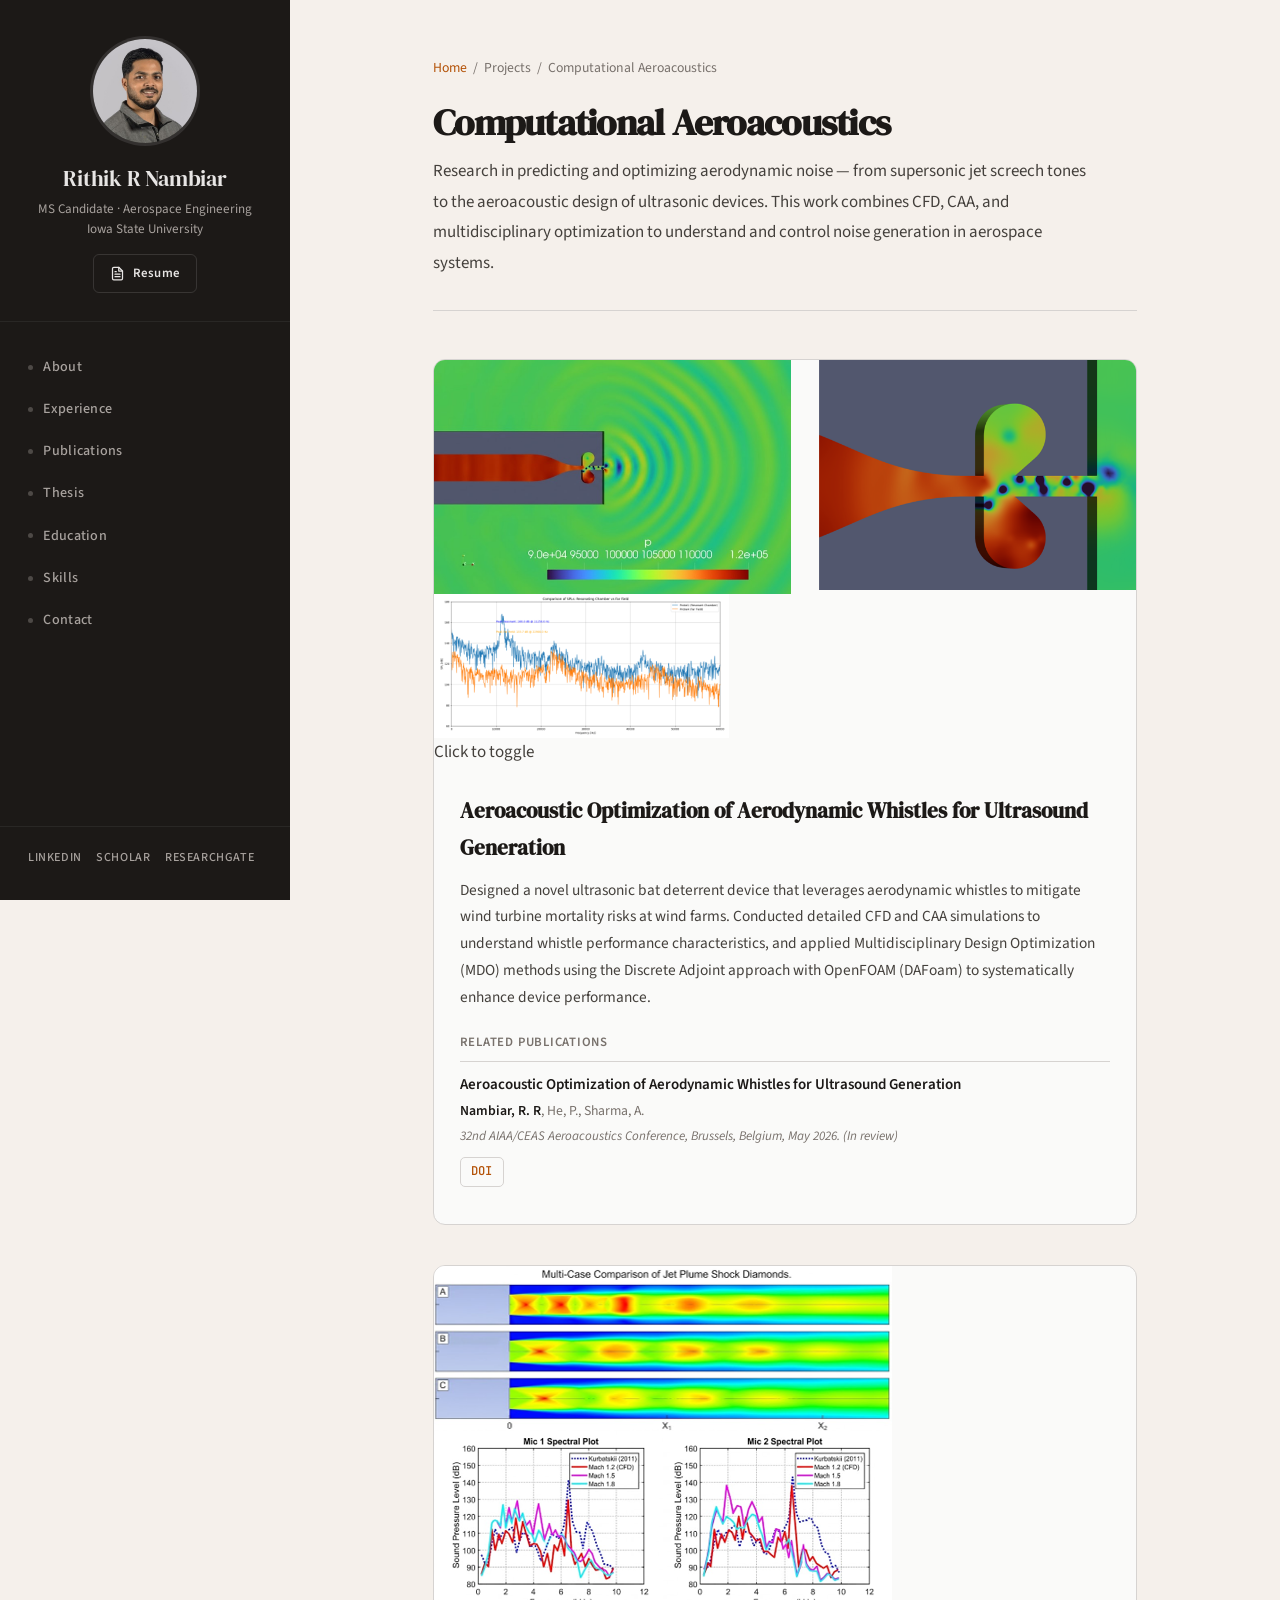
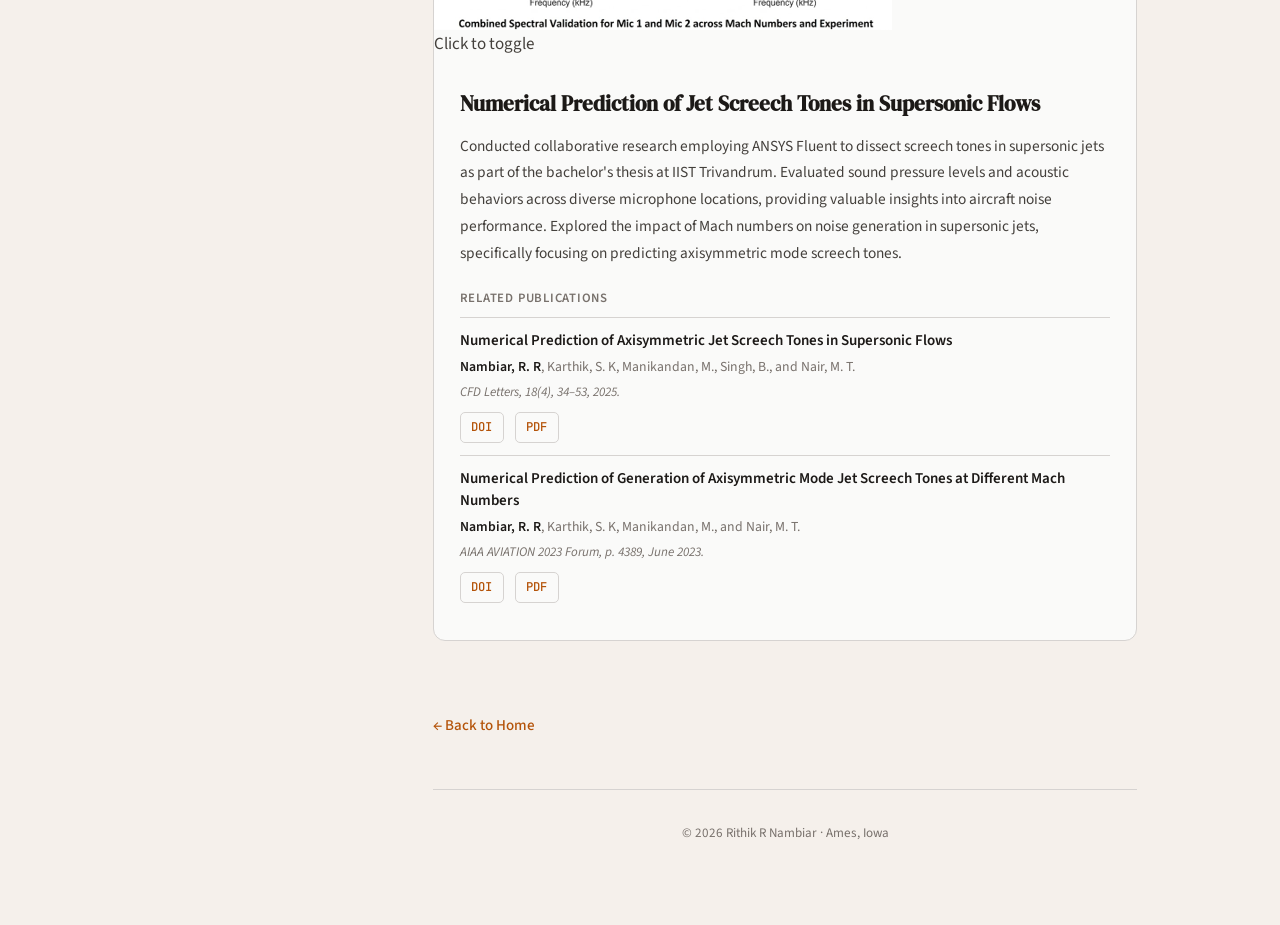
==== projects/computational-aeroacoustics.html @ 6783bf0c "Update image source for Jet Screech Tones project" ====
<!DOCTYPE html>
<html lang="en">
<head>
    <meta charset="UTF-8">
    <meta name="viewport" content="width=device-width, initial-scale=1.0">
    <title>Computational Aeroacoustics · Rithik R Nambiar</title>
    <meta name="description" content="Research in computational aeroacoustics — jet screech tone prediction and aeroacoustic optimization of ultrasonic devices.">
    <link rel="preconnect" href="https://fonts.googleapis.com">
    <link rel="preconnect" href="https://fonts.gstatic.com" crossorigin>
    <link href="https://fonts.googleapis.com/css2?family=DM+Serif+Display&family=Source+Sans+3:wght@300;400;500;600;700&family=JetBrains+Mono:wght@400;500&display=swap" rel="stylesheet">
    <link rel="stylesheet" href="../assets/css/style.css">
</head>
<body>

<div class="mobile-header">
    <button class="hamburger" onclick="toggleSidebar()" aria-label="Toggle navigation"><span></span><span></span><span></span></button>
    <span class="mobile-name">Rithik R Nambiar</span>
</div>
<div class="overlay" id="overlay" onclick="toggleSidebar()"></div>

<aside class="sidebar" id="sidebar">
    <div class="sidebar-header">
        <img src="../assets/img/profile.png" alt="Rithik R Nambiar" class="sidebar-photo" width="112" height="112">
        <div class="sidebar-name">Rithik R Nambiar</div>
        <div class="sidebar-title">MS Candidate · Aerospace Engineering<br>Iowa State University</div>
        <a href="../assets/pdf/Rithik_Resume.pdf" target="_blank" rel="noopener" class="sidebar-resume">
            <svg viewBox="0 0 24 24" fill="none" stroke="currentColor" stroke-width="2" stroke-linecap="round" stroke-linejoin="round"><path d="M14 2H6a2 2 0 0 0-2 2v16a2 2 0 0 0 2 2h12a2 2 0 0 0 2-2V8z"/><polyline points="14 2 14 8 20 8"/><line x1="16" y1="13" x2="8" y2="13"/><line x1="16" y1="17" x2="8" y2="17"/><polyline points="10 9 9 9 8 9"/></svg>
            Resume
        </a>
    </div>
    <nav class="sidebar-nav">
        <a href="../index.html#about" onclick="closeSidebar()">About</a>
        <a href="../index.html#experience" onclick="closeSidebar()">Experience</a>
        <a href="../index.html#publications" onclick="closeSidebar()">Publications</a>
        <a href="../index.html#thesis" onclick="closeSidebar()">Thesis</a>
        <a href="../index.html#education" onclick="closeSidebar()">Education</a>
        <a href="../index.html#skills" onclick="closeSidebar()">Skills</a>
        <a href="../index.html#contact" onclick="closeSidebar()">Contact</a>
    </nav>
    <div class="sidebar-links">
        <a href="https://www.linkedin.com/in/rithik-r-nambiar/" target="_blank" rel="noopener">LinkedIn</a>
        <a href="https://scholar.google.com/citations?user=RLRSFkAAAAAJ&hl=en" target="_blank" rel="noopener">Scholar</a>
        <a href="https://www.researchgate.net/scientific-contributions/Rithik-R-Nambiar-2253309485" target="_blank" rel="noopener">ResearchGate</a>
    </div>
</aside>

<div class="main">
<div class="content">

    <div class="project-hero">
        <div class="breadcrumb"><a href="../index.html">Home</a> &nbsp;/&nbsp; Projects &nbsp;/&nbsp; Computational Aeroacoustics</div>
        <h1>Computational Aeroacoustics</h1>
        <p>Research in predicting and optimizing aerodynamic noise — from supersonic jet screech tones to the aeroacoustic design of ultrasonic devices. This work combines CFD, CAA, and multidisciplinary optimization to understand and control noise generation in aerospace systems.</p>
    </div>

    <!-- ── Project 1: Whistle Optimization ── -->
    <div class="project-card">
        <div class="img-carousel" onclick="toggleCarousel(this)">
            <img src="../assets/img/whistle_cont.png" alt="Whistle contour plot" class="active" loading="lazy">
            <img src="../assets/img/whistle_psd.png" alt="Whistle PSD analysis" loading="lazy">
            <span class="img-carousel-hint">Click to toggle</span>
            <div class="img-carousel-indicator">
                <span class="img-carousel-dot active"></span>
                <span class="img-carousel-dot"></span>
            </div>
        </div>
        <div class="project-card-body">
            <h3>Aeroacoustic Optimization of Aerodynamic Whistles for Ultrasound Generation</h3>
            <p>Designed a novel ultrasonic bat deterrent device that leverages aerodynamic whistles to mitigate wind turbine mortality risks at wind farms. Conducted detailed CFD and CAA simulations to understand whistle performance characteristics, and applied Multidisciplinary Design Optimization (MDO) methods using the Discrete Adjoint approach with OpenFOAM (DAFoam) to systematically enhance device performance.</p>

            <h4>Related Publications</h4>
            <div class="project-pub">
                <div class="pub-title">Aeroacoustic Optimization of Aerodynamic Whistles for Ultrasound Generation</div>
                <div class="pub-authors"><strong>Nambiar, R. R</strong>, He, P., Sharma, A.</div>
                <div class="pub-venue">32nd AIAA/CEAS Aeroacoustics Conference, Brussels, Belgium, May 2026. (In review)</div>
                <div class="pub-links">
                    <a href="#" title="DOI pending">DOI</a>
                </div>
            </div>
        </div>
    </div>

    <!-- ── Project 2: Jet Screech Tones ── -->
    <div class="project-card">
        <div class="img-carousel" onclick="toggleCarousel(this)">
            <img src="../assets/img/screechtone.png" alt="Screech tone visualization" class="active" loading="lazy">
            <img src="../assets/img/spectralplot.png" alt="Spectral analysis plot" loading="lazy">
            <span class="img-carousel-hint">Click to toggle</span>
            <div class="img-carousel-indicator">
                <span class="img-carousel-dot active"></span>
                <span class="img-carousel-dot"></span>
            </div>
        </div>
        <div class="project-card-body">
            <h3>Numerical Prediction of Jet Screech Tones in Supersonic Flows</h3>
            <p>Conducted collaborative research employing ANSYS Fluent to dissect screech tones in supersonic jets as part of the bachelor's thesis at IIST Trivandrum. Evaluated sound pressure levels and acoustic behaviors across diverse microphone locations, providing valuable insights into aircraft noise performance. Explored the impact of Mach numbers on noise generation in supersonic jets, specifically focusing on predicting axisymmetric mode screech tones.</p>

            <h4>Related Publications</h4>
            <div class="project-pub">
                <div class="pub-title">Numerical Prediction of Axisymmetric Jet Screech Tones in Supersonic Flows</div>
                <div class="pub-authors"><strong>Nambiar, R. R</strong>, Karthik, S. K, Manikandan, M., Singh, B., and Nair, M. T.</div>
                <div class="pub-venue">CFD Letters, 18(4), 34–53, 2025.</div>
                <div class="pub-links">
                    <a href="https://doi.org/10.37934/cfdl.18.4.3453" target="_blank" rel="noopener">DOI</a>
                    <a href="../assets/pdf/nambiar-2025-jet-screech-cfd-letters.pdf" target="_blank" rel="noopener">PDF</a>
                </div>
            </div>
            <div class="project-pub">
                <div class="pub-title">Numerical Prediction of Generation of Axisymmetric Mode Jet Screech Tones at Different Mach Numbers</div>
                <div class="pub-authors"><strong>Nambiar, R. R</strong>, Karthik, S. K, Manikandan, M., and Nair, M. T.</div>
                <div class="pub-venue">AIAA AVIATION 2023 Forum, p. 4389, June 2023.</div>
                <div class="pub-links">
                    <a href="https://doi.org/10.2514/6.2023-4389" target="_blank" rel="noopener">DOI</a>
                    <a href="../assets/pdf/nambiar-2023-jet-screech-aiaa.pdf" target="_blank" rel="noopener">PDF</a>
                </div>
            </div>
        </div>
    </div>

    <a href="../index.html" class="back-link">&larr; Back to Home</a>
    <div class="footer">&copy; 2026 Rithik R Nambiar · Ames, Iowa</div>
</div>
</div>

<script>
function toggleSidebar(){document.getElementById('sidebar').classList.toggle('open');document.getElementById('overlay').classList.toggle('open')}
function closeSidebar(){document.getElementById('sidebar').classList.remove('open');document.getElementById('overlay').classList.remove('open')}

function toggleCarousel(el) {
    var imgs = el.querySelectorAll('img');
    var dots = el.querySelectorAll('.img-carousel-dot');
    var currentIndex = -1;

    for (var i = 0; i < imgs.length; i++) {
        if (imgs[i].classList.contains('active')) {
            currentIndex = i;
            break;
        }
    }

    var nextIndex = (currentIndex + 1) % imgs.length;

    for (var i = 0; i < imgs.length; i++) {
        imgs[i].classList.remove('active');
        dots[i].classList.remove('active');
    }

    imgs[nextIndex].classList.add('active');
    dots[nextIndex].classList.add('active');
}
</script>
</body>
</html>
---- assets/css/style.css ----
/* ══════════════════════════════════════════
   Rithik R Nambiar — Portfolio Styles
   v3 — warm palette, larger type, gallery
   ══════════════════════════════════════════ */

:root {
    --sidebar-w: 290px;
    --bg: #F5F0EB;
    --sidebar-bg: #1C1917;
    --sidebar-text: #A8A29E;
    --sidebar-accent: #E7E5E4;
    --text: #44403C;
    --text-muted: #78716C;
    --heading: #1C1917;
    --accent: #B45309;
    --accent-light: #FEF3C7;
    --border: #D6D3D1;
    --card-bg: #FAFAF9;
    --tag-bg: #F5F5F4;
    --link: #B45309;
    --serif: 'DM Serif Display', Georgia, serif;
    --sans: 'Source Sans 3', -apple-system, sans-serif;
    --mono: 'JetBrains Mono', monospace;
}

*, *::before, *::after { margin: 0; padding: 0; box-sizing: border-box; }
html { scroll-behavior: smooth; scroll-padding-top: 2rem; }

body {
    font-family: var(--sans);
    color: var(--text);
    background: var(--bg);
    line-height: 1.75;
    font-size: 17px;
    -webkit-font-smoothing: antialiased;
}

::selection { background: var(--accent); color: #fff; }
a { color: var(--link); }

img {
    max-width: 100%;
    height: auto;
    display: block;
}

/* ─── SIDEBAR ─── */
.sidebar {
    position: fixed;
    top: 0; left: 0;
    width: var(--sidebar-w);
    height: 100vh;
    background: var(--sidebar-bg);
    display: flex;
    flex-direction: column;
    z-index: 100;
    overflow-y: auto;
}

.sidebar::-webkit-scrollbar { width: 3px; }
.sidebar::-webkit-scrollbar-thumb { background: rgba(255,255,255,0.1); border-radius: 4px; }

.sidebar-header {
    padding: 2.25rem 1.75rem 1.75rem;
    border-bottom: 1px solid rgba(255,255,255,0.06);
    text-align: center;
}

.sidebar-photo {
    width: 110px;
    height: 110px;
    border-radius: 50%;
    object-fit: cover;
    object-position: center top;
    margin: 0 auto 1.1rem;
    display: block;
    border: 3px solid rgba(255,255,255,0.1);
    background: var(--sidebar-bg);
    aspect-ratio: 1 / 1;
}

.sidebar-name {
    font-family: var(--serif);
    font-size: 1.4rem;
    color: var(--sidebar-accent);
    line-height: 1.3;
    letter-spacing: -0.01em;
}

.sidebar-title {
    font-size: 0.82rem;
    color: var(--sidebar-text);
    margin-top: 0.4rem;
    line-height: 1.55;
    font-weight: 400;
}

.sidebar-resume {
    display: inline-flex;
    align-items: center;
    gap: 0.45rem;
    margin-top: 0.9rem;
    padding: 0.45rem 1rem;
    border: 1px solid rgba(255,255,255,0.12);
    border-radius: 6px;
    color: var(--sidebar-accent);
    text-decoration: none;
    font-size: 0.8rem;
    font-weight: 600;
    letter-spacing: 0.04em;
    transition: all 0.2s;
}

.sidebar-resume:hover {
    background: rgba(255,255,255,0.06);
    border-color: rgba(255,255,255,0.2);
    color: #fff;
}

.sidebar-resume svg { width: 15px; height: 15px; flex-shrink: 0; }

.sidebar-nav {
    padding: 1.5rem 1.75rem;
    flex: 1;
}

.sidebar-nav a {
    display: flex;
    align-items: center;
    gap: 0.65rem;
    padding: 0.55rem 0;
    color: var(--sidebar-text);
    text-decoration: none;
    font-size: 0.88rem;
    font-weight: 500;
    letter-spacing: 0.02em;
    transition: color 0.2s;
    position: relative;
}

.sidebar-nav a::before {
    content: '';
    width: 5px; height: 5px;
    border-radius: 50%;
    background: var(--sidebar-text);
    opacity: 0.35;
    transition: all 0.25s;
    flex-shrink: 0;
}

.sidebar-nav a:hover,
.sidebar-nav a.active { color: var(--sidebar-accent); }

.sidebar-nav a:hover::before,
.sidebar-nav a.active::before {
    background: var(--accent);
    opacity: 1;
    transform: scale(1.5);
}

.sidebar-links {
    padding: 1.25rem 1.75rem 2rem;
    border-top: 1px solid rgba(255,255,255,0.06);
    display: flex;
    flex-wrap: wrap;
    gap: 0.9rem;
}

.sidebar-links a {
    color: var(--sidebar-text);
    text-decoration: none;
    font-size: 0.76rem;
    font-weight: 500;
    letter-spacing: 0.05em;
    text-transform: uppercase;
    transition: color 0.2s;
}

.sidebar-links a:hover { color: var(--sidebar-accent); }

/* ─── MAIN ─── */
.main { margin-left: var(--sidebar-w); min-height: 100vh; }

.content {
    max-width: 800px;
    padding: 3.5rem 3rem 5rem;
    margin: 0 auto;
}

/* ─── SECTION ─── */
section { margin-bottom: 4.5rem; }
section:last-child { margin-bottom: 2rem; }

.section-title {
    font-family: var(--serif);
    font-size: 1.85rem;
    color: var(--heading);
    margin-bottom: 1.75rem;
    letter-spacing: -0.02em;
    position: relative;
    padding-bottom: 0.75rem;
}

.section-title::after {
    content: '';
    position: absolute;
    bottom: 0; left: 0;
    width: 34px; height: 2.5px;
    background: var(--accent);
    border-radius: 2px;
}

/* ─── HERO ─── */
.hero {
    margin-bottom: 4.5rem;
    padding-bottom: 3rem;
    border-bottom: 1px solid var(--border);
}

.hero h1 {
    font-family: var(--serif);
    font-size: 2.9rem;
    color: var(--heading);
    line-height: 1.15;
    letter-spacing: -0.03em;
    margin-bottom: 0.6rem;
}

.hero-subtitle {
    font-size: 1.12rem;
    color: var(--text-muted);
    font-weight: 400;
    margin-bottom: 1.5rem;
}

.hero-about {
    font-size: 1.06rem;
    line-height: 1.85;
    color: var(--text);
    max-width: 660px;
}

.hero-about a {
    color: var(--link);
    text-decoration: underline;
    text-underline-offset: 3px;
    text-decoration-thickness: 1px;
}

.hero-about a:hover { text-decoration-thickness: 2px; }

.research-link {
    color: var(--link);
    text-decoration: underline;
    text-underline-offset: 3px;
    text-decoration-thickness: 1px;
    font-weight: 500;
    transition: text-decoration-thickness 0.15s;
}

.research-link:hover { text-decoration-thickness: 2px; }

/* ─── NEWS ─── */
.news-item {
    display: flex;
    gap: 1rem;
    padding: 0.7rem 0;
    font-size: 0.96rem;
    line-height: 1.65;
    border-bottom: 1px solid var(--border);
}

.news-item:last-child { border-bottom: none; }

.news-date {
    flex-shrink: 0;
    color: var(--text-muted);
    font-family: var(--mono);
    font-size: 0.78rem;
    padding-top: 0.2rem;
    min-width: 110px;
}

.news-emoji { flex-shrink: 0; font-size: 1.05rem; }
.news-text { color: var(--text); }
.news-text a { color: var(--link); text-decoration: underline; text-underline-offset: 2px; }

/* ─── EXPERIENCE ─── */
.exp-item {
    padding: 1.5rem 0;
    border-bottom: 1px solid var(--border);
    display: flex;
    gap: 1.2rem;
    align-items: flex-start;
}

.exp-item:first-child { padding-top: 0; }
.exp-item:last-child { border-bottom: none; }

.exp-logo {
    width: 52px;
    height: 52px;
    border-radius: 11px;
    object-fit: contain;
    flex-shrink: 0;
    margin-top: 2px;
    border: 1px solid var(--border);
    background: var(--card-bg);
    padding: 6px;
    aspect-ratio: 1 / 1;
    overflow: hidden;
}

.exp-body { flex: 1; min-width: 0; }

.exp-header {
    display: flex;
    justify-content: space-between;
    align-items: baseline;
    flex-wrap: wrap;
    gap: 0.5rem;
    margin-bottom: 0.15rem;
}

.exp-role { font-weight: 600; color: var(--heading); font-size: 1.06rem; }

.exp-date {
    font-family: var(--mono);
    font-size: 0.78rem;
    color: var(--text-muted);
    letter-spacing: 0.02em;
    white-space: nowrap;
}

.exp-org {
    font-size: 0.95rem;
    color: var(--accent);
    margin-bottom: 0.7rem;
    font-weight: 500;
}

.exp-bullets { list-style: none; padding: 0; }

.exp-bullets li {
    position: relative;
    padding-left: 1.1rem;
    margin-bottom: 0.45rem;
    font-size: 0.96rem;
    line-height: 1.7;
    color: var(--text);
}

.exp-bullets li::before {
    content: '–';
    position: absolute;
    left: 0;
    color: var(--accent);
    font-weight: 600;
}

/* ─── PUBLICATIONS ─── */
.pub-item {
    padding: 1.15rem 0;
    border-bottom: 1px solid var(--border);
    display: flex;
    gap: 0.9rem;
    align-items: flex-start;
}

.pub-item:last-child { border-bottom: none; }

.pub-number {
    font-family: var(--mono);
    font-size: 0.76rem;
    color: var(--text-muted);
    min-width: 24px;
    padding-top: 3px;
    text-align: right;
    flex-shrink: 0;
    font-weight: 500;
}

.pub-content { flex: 1; min-width: 0; }

.pub-title {
    font-weight: 600;
    color: var(--heading);
    font-size: 1rem;
    line-height: 1.5;
    margin-bottom: 0.25rem;
}

.pub-authors {
    font-size: 0.88rem;
    color: var(--text-muted);
    margin-bottom: 0.2rem;
    line-height: 1.5;
}

.pub-authors strong { color: var(--heading); font-weight: 600; }

.pub-venue {
    font-size: 0.86rem;
    color: var(--text-muted);
    font-style: italic;
    margin-bottom: 0.55rem;
}

.pub-links {
    display: flex;
    gap: 0.65rem;
    flex-wrap: wrap;
}

.pub-links a {
    font-family: var(--mono);
    font-size: 0.76rem;
    color: var(--link);
    text-decoration: none;
    padding: 0.22rem 0.65rem;
    border: 1px solid var(--border);
    border-radius: 5px;
    transition: all 0.2s;
    letter-spacing: 0.02em;
    font-weight: 500;
}

.pub-links a:hover {
    border-color: var(--accent);
    background: var(--accent-light);
}

/* ─── THESIS ─── */
.thesis-card {
    background: var(--card-bg);
    border: 1px solid var(--border);
    border-radius: 10px;
    padding: 1.6rem;
}

.thesis-degree {
    font-family: var(--mono);
    font-size: 0.76rem;
    text-transform: uppercase;
    letter-spacing: 0.06em;
    color: var(--accent);
    font-weight: 600;
    margin-bottom: 0.6rem;
}

.thesis-title {
    font-weight: 600;
    font-size: 1.05rem;
    color: var(--heading);
    margin-bottom: 0.35rem;
    line-height: 1.5;
}

.thesis-meta {
    font-size: 0.9rem;
    color: var(--text-muted);
    margin-bottom: 0.7rem;
    line-height: 1.55;
}

/* ─── EDUCATION ─── */
.edu-item {
    padding: 1.25rem 0;
    border-bottom: 1px solid var(--border);
    display: flex;
    gap: 1.2rem;
    align-items: flex-start;
}

.edu-item:first-child { padding-top: 0; }
.edu-item:last-child { border-bottom: none; }

.edu-logo {
    width: 52px;
    height: 52px;
    border-radius: 11px;
    object-fit: contain;
    flex-shrink: 0;
    margin-top: 2px;
    border: 1px solid var(--border);
    background: var(--card-bg);
    padding: 6px;
    aspect-ratio: 1 / 1;
    overflow: hidden;
}

.edu-body { flex: 1; min-width: 0; }

.edu-header {
    display: flex;
    justify-content: space-between;
    align-items: baseline;
    flex-wrap: wrap;
    gap: 0.5rem;
}

.edu-school { font-weight: 600; color: var(--heading); font-size: 1.06rem; }
.edu-date { font-family: var(--mono); font-size: 0.78rem; color: var(--text-muted); white-space: nowrap; }
.edu-degree { font-size: 0.96rem; color: var(--text); margin-top: 0.15rem; }
.edu-note { font-size: 0.88rem; color: var(--text-muted); margin-top: 0.2rem; }

/* ─── SKILLS ─── */
.skills-grid {
    display: grid;
    grid-template-columns: repeat(auto-fill, minmax(220px, 1fr));
    gap: 1.5rem;
}

.skill-group h4 {
    font-size: 0.8rem;
    text-transform: uppercase;
    letter-spacing: 0.08em;
    color: var(--text-muted);
    margin-bottom: 0.55rem;
    font-weight: 600;
}

.skill-tags { display: flex; flex-wrap: wrap; gap: 0.4rem; }

.skill-tag {
    font-size: 0.85rem;
    padding: 0.28rem 0.7rem;
    background: var(--tag-bg);
    border: 1px solid var(--border);
    border-radius: 5px;
    color: var(--text);
}

/* ─── CERTIFICATIONS ─── */
.cert-list { list-style: none; }

.cert-list li {
    padding: 0.55rem 0;
    border-bottom: 1px solid var(--border);
    font-size: 0.94rem;
    display: flex;
    justify-content: space-between;
    align-items: baseline;
    gap: 1rem;
    flex-wrap: wrap;
}

.cert-list li:last-child { border-bottom: none; }
.cert-name { color: var(--text); }
.cert-provider { font-family: var(--mono); font-size: 0.76rem; color: var(--text-muted); }

/* ─── CHAT ─── */
.chat-widget {
    background: var(--card-bg);
    border: 1px solid var(--border);
    border-radius: 12px;
    overflow: hidden;
    height: 420px;
    display: flex;
    flex-direction: column;
}

.chat-header {
    padding: 0.85rem 1.25rem;
    border-bottom: 1px solid var(--border);
    display: flex;
    align-items: center;
    gap: 0.6rem;
    background: var(--tag-bg);
}

.chat-header-dot { width: 8px; height: 8px; border-radius: 50%; background: #4CAF50; }
.chat-header-label { font-size: 0.86rem; font-weight: 600; color: var(--heading); }
.chat-header-sub { font-size: 0.76rem; color: var(--text-muted); margin-left: auto; font-family: var(--mono); }

.chat-messages {
    flex: 1;
    overflow-y: auto;
    padding: 1.25rem;
    display: flex;
    flex-direction: column;
    gap: 1rem;
}

.chat-messages::-webkit-scrollbar { width: 4px; }
.chat-messages::-webkit-scrollbar-thumb { background: var(--border); border-radius: 4px; }

.chat-msg { max-width: 82%; animation: msgIn 0.3s ease-out; }

@keyframes msgIn {
    from { opacity: 0; transform: translateY(6px); }
    to { opacity: 1; transform: translateY(0); }
}

.chat-msg.bot { align-self: flex-start; }
.chat-msg.user { align-self: flex-end; }

.chat-bubble {
    padding: 0.7rem 1.05rem;
    border-radius: 12px;
    font-size: 0.92rem;
    line-height: 1.6;
}

.chat-msg.bot .chat-bubble {
    background: var(--tag-bg);
    color: var(--text);
    border: 1px solid var(--border);
    border-bottom-left-radius: 4px;
}

.chat-msg.user .chat-bubble {
    background: var(--sidebar-bg);
    color: #fff;
    border-bottom-right-radius: 4px;
}

.chat-typing { display: flex; gap: 4px; padding: 0.85rem 1rem; align-items: center; }

.chat-typing span {
    width: 6px; height: 6px;
    border-radius: 50%;
    background: var(--text-muted);
    animation: typeBounce 1.2s infinite ease-in-out;
}

.chat-typing span:nth-child(2) { animation-delay: 0.15s; }
.chat-typing span:nth-child(3) { animation-delay: 0.3s; }

@keyframes typeBounce {
    0%, 80%, 100% { transform: scale(0.6); opacity: 0.4; }
    40% { transform: scale(1); opacity: 1; }
}

.chat-input-area {
    padding: 0.85rem 1.25rem;
    border-top: 1px solid var(--border);
    display: flex;
    gap: 0.65rem;
    align-items: flex-end;
    background: var(--card-bg);
}

.chat-input {
    flex: 1;
    border: 1px solid var(--border);
    border-radius: 8px;
    padding: 0.6rem 0.9rem;
    font-family: var(--sans);
    font-size: 0.92rem;
    color: var(--heading);
    background: var(--bg);
    resize: none;
    max-height: 100px;
    min-height: 40px;
    line-height: 1.5;
    transition: border-color 0.2s;
}

.chat-input:focus { outline: none; border-color: var(--accent); }
.chat-input::placeholder { color: var(--text-muted); }

.chat-send {
    width: 40px; height: 40px;
    border-radius: 8px;
    border: none;
    background: var(--sidebar-bg);
    color: #fff;
    cursor: pointer;
    display: flex;
    align-items: center;
    justify-content: center;
    flex-shrink: 0;
    transition: background 0.2s, opacity 0.2s;
}

.chat-send:disabled { opacity: 0.35; cursor: default; }
.chat-send:not(:disabled):hover { background: var(--accent); }
.chat-send svg { width: 17px; height: 17px; }

/* ─── CONTACT ─── */
.contact-grid {
    display: grid;
    grid-template-columns: 1fr 1fr;
    gap: 1rem;
}

.contact-card {
    display: flex;
    align-items: center;
    gap: 0.85rem;
    padding: 1.1rem 1.25rem;
    background: var(--card-bg);
    border: 1px solid var(--border);
    border-radius: 10px;
    text-decoration: none;
    color: var(--text);
    transition: all 0.2s;
}

.contact-card:hover {
    border-color: var(--accent);
    transform: translateY(-2px);
    box-shadow: 0 6px 16px rgba(0,0,0,0.06);
}

.contact-icon {
    width: 40px; height: 40px;
    border-radius: 9px;
    background: var(--tag-bg);
    border: 1px solid var(--border);
    display: flex;
    align-items: center;
    justify-content: center;
    flex-shrink: 0;
}

.contact-icon svg { width: 18px; height: 18px; color: var(--accent); }
.contact-label { font-size: 0.74rem; text-transform: uppercase; letter-spacing: 0.06em; color: var(--text-muted); font-weight: 600; }
.contact-value { font-size: 0.92rem; color: var(--heading); font-weight: 500; }

/* ─── FOOTER ─── */
.footer {
    margin-top: 3rem;
    padding-top: 2rem;
    border-top: 1px solid var(--border);
    font-size: 0.82rem;
    color: var(--text-muted);
    text-align: center;
}

/* ─── MOBILE ─── */
.mobile-header {
    display: none;
    position: fixed;
    top: 0; left: 0; right: 0;
    height: 56px;
    background: var(--sidebar-bg);
    z-index: 200;
    align-items: center;
    padding: 0 1.25rem;
    gap: 0.85rem;
}

.hamburger {
    width: 36px; height: 36px;
    border: none; background: none;
    cursor: pointer;
    display: flex; flex-direction: column;
    justify-content: center; gap: 5px; padding: 6px;
}

.hamburger span {
    display: block; width: 100%; height: 2px;
    background: var(--sidebar-accent);
    border-radius: 1px;
    transition: all 0.3s;
}

.mobile-name {
    font-family: var(--serif);
    color: var(--sidebar-accent);
    font-size: 1.05rem;
}

.overlay {
    display: none;
    position: fixed;
    inset: 0;
    background: rgba(0,0,0,0.5);
    z-index: 99;
}

.overlay.open { display: block; }

@media (max-width: 860px) {
    .sidebar { transform: translateX(-100%); transition: transform 0.3s ease; }
    .sidebar.open { transform: translateX(0); }
    .mobile-header { display: flex; }
    .main { margin-left: 0; }
    .content { padding: 76px 1.25rem 3rem; }
    .hero h1 { font-size: 2.1rem; }
    .exp-header, .edu-header { flex-direction: column; }
    .contact-grid { grid-template-columns: 1fr; }
    .skills-grid { grid-template-columns: 1fr 1fr; }
    .exp-logo, .edu-logo { width: 42px; height: 42px; padding: 5px; }
}

@media (max-width: 480px) {
    .skills-grid { grid-template-columns: 1fr; }
    .news-item { flex-wrap: wrap; }
    .news-date { min-width: auto; }
}

/* ─── PROJECT PAGES ─── */
.project-hero {
    margin-bottom: 3rem;
    padding-bottom: 2rem;
    border-bottom: 1px solid var(--border);
}

.project-hero .breadcrumb {
    font-size: 0.86rem;
    color: var(--text-muted);
    margin-bottom: 1.25rem;
}

.project-hero .breadcrumb a { color: var(--link); text-decoration: none; }
.project-hero .breadcrumb a:hover { text-decoration: underline; }

.project-hero h1 {
    font-family: var(--serif);
    font-size: 2.3rem;
    color: var(--heading);
    line-height: 1.2;
    letter-spacing: -0.02em;
    margin-bottom: 0.75rem;
}

.project-hero p {
    font-size: 1.06rem;
    color: var(--text);
    line-height: 1.8;
    max-width: 660px;
}

.project-card {
    background: var(--card-bg);
    border: 1px solid var(--border);
    border-radius: 12px;
    overflow: hidden;
    margin-bottom: 2.5rem;
}

.project-card-body { padding: 1.6rem; }

.project-card-body h3 {
    font-family: var(--serif);
    font-size: 1.3rem;
    color: var(--heading);
    margin-bottom: 0.65rem;
}

.project-card-body p {
    font-size: 0.96rem;
    line-height: 1.75;
    color: var(--text);
    margin-bottom: 1rem;
}

.project-card-body h4 {
    font-size: 0.8rem;
    text-transform: uppercase;
    letter-spacing: 0.06em;
    color: var(--text-muted);
    font-weight: 600;
    margin-bottom: 0.5rem;
    margin-top: 1.25rem;
}

.project-pub {
    padding: 0.75rem 0;
    border-top: 1px solid var(--border);
}

.project-pub .pub-title { font-size: 0.94rem; }
.project-pub .pub-authors { font-size: 0.86rem; }
.project-pub .pub-venue { font-size: 0.82rem; }

/* ─── IMAGE GALLERY (click-to-toggle) ─── */
.img-gallery {
    position: relative;
    width: 100%;
    cursor: pointer;
    border-bottom: 1px solid var(--border);
    background: #292524;
    overflow: hidden;
    user-select: none;
    -webkit-user-select: none;
}

.img-gallery img {
    width: 100%;
    height: auto;
    max-height: 380px;
    object-fit: contain;
    display: block;
    transition: opacity 0.35s ease;
}

.img-gallery img.hidden { 
    display: none;
}

.img-gallery-hint {
    position: absolute;
    bottom: 10px;
    right: 12px;
    background: rgba(0,0,0,0.55);
    color: #fff;
    font-size: 0.72rem;
    font-family: var(--mono);
    padding: 0.25rem 0.6rem;
    border-radius: 4px;
    pointer-events: none;
    letter-spacing: 0.02em;
}

.img-gallery-counter {
    position: absolute;
    bottom: 10px;
    left: 12px;
    background: rgba(0,0,0,0.55);
    color: #fff;
    font-size: 0.72rem;
    font-family: var(--mono);
    padding: 0.25rem 0.6rem;
    border-radius: 4px;
    pointer-events: none;
}

/* Placeholder (kept for pages without images yet) */
.placeholder-img {
    width: 100%;
    height: 200px;
    background: linear-gradient(135deg, var(--tag-bg) 0%, #D6D3D1 100%);
    display: flex;
    flex-direction: column;
    align-items: center;
    justify-content: center;
    color: var(--text-muted);
    font-size: 0.86rem;
    gap: 0.5rem;
    border-bottom: 1px solid var(--border);
}

.placeholder-img svg { width: 32px; height: 32px; opacity: 0.4; }

.back-link {
    display: inline-flex;
    align-items: center;
    gap: 0.4rem;
    color: var(--link);
    text-decoration: none;
    font-size: 0.94rem;
    font-weight: 500;
    margin-top: 2rem;
    transition: gap 0.2s;
}

.back-link:hover { gap: 0.65rem; }
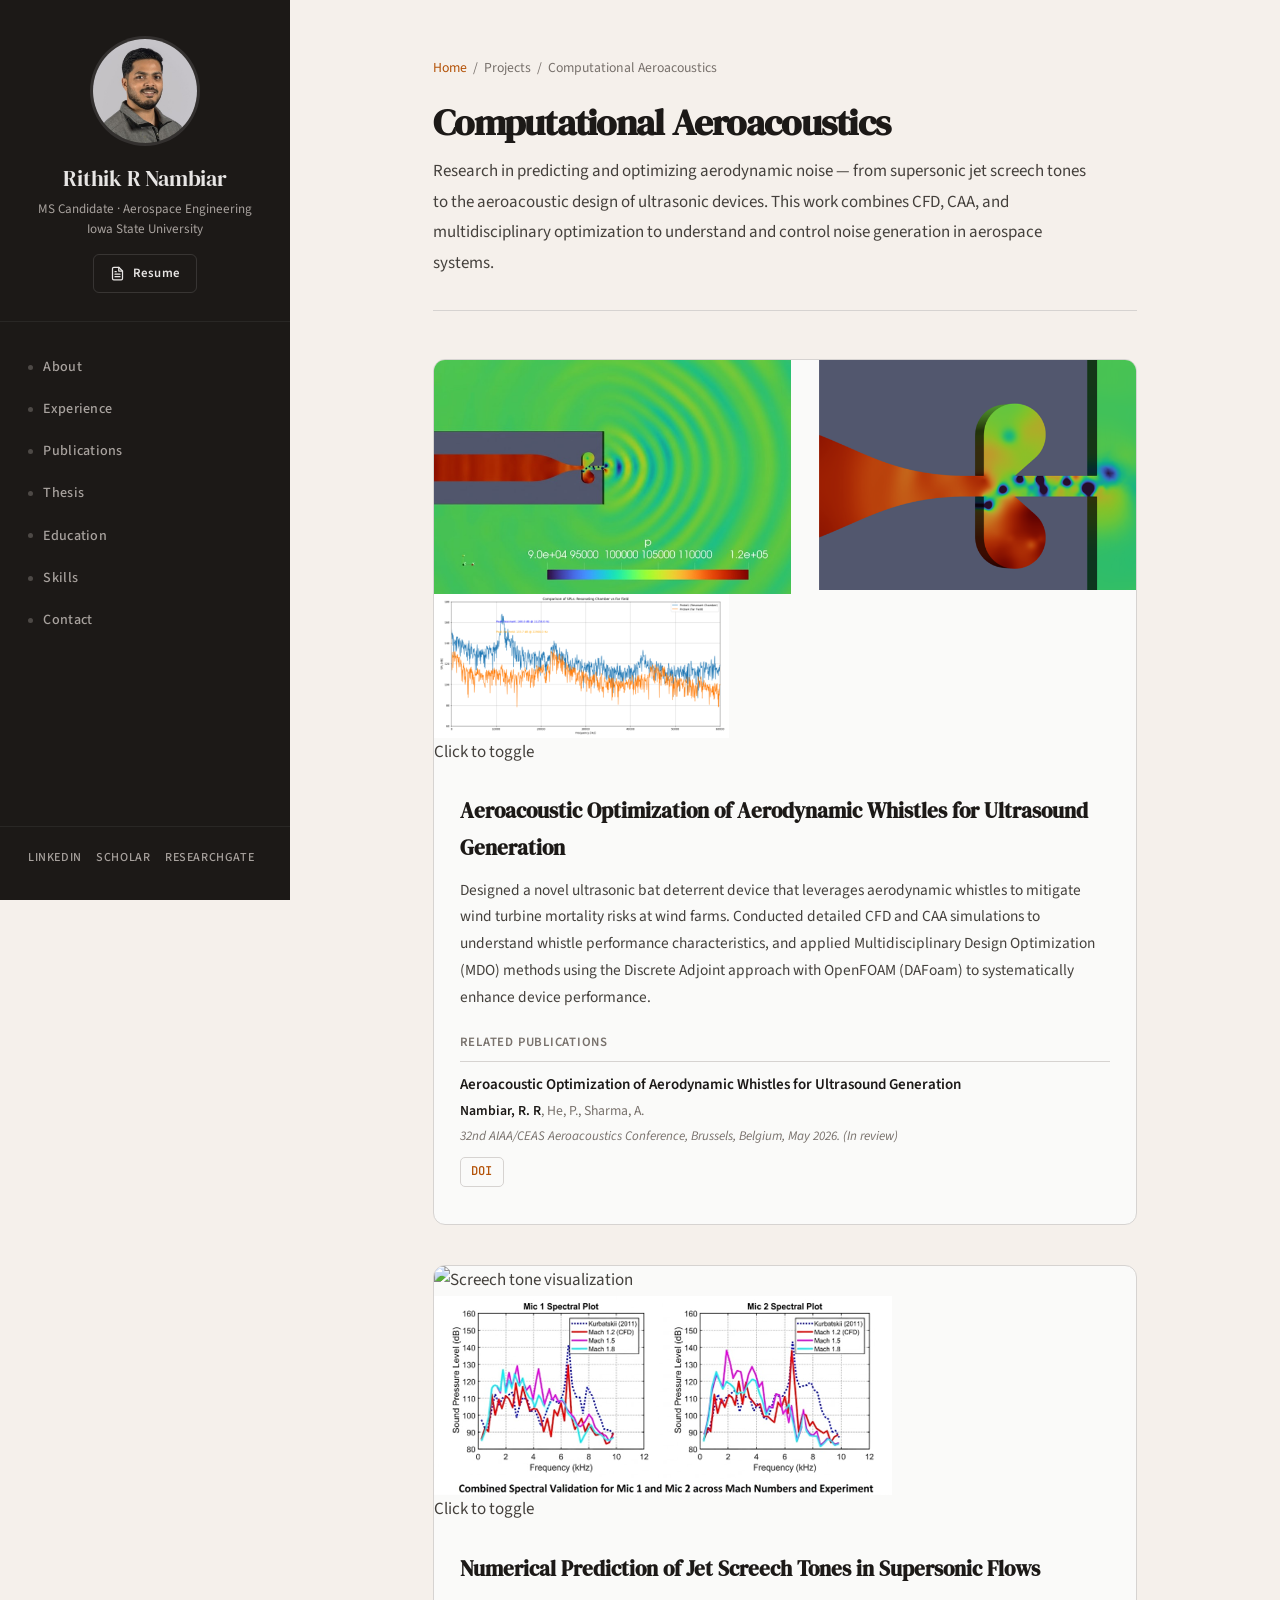
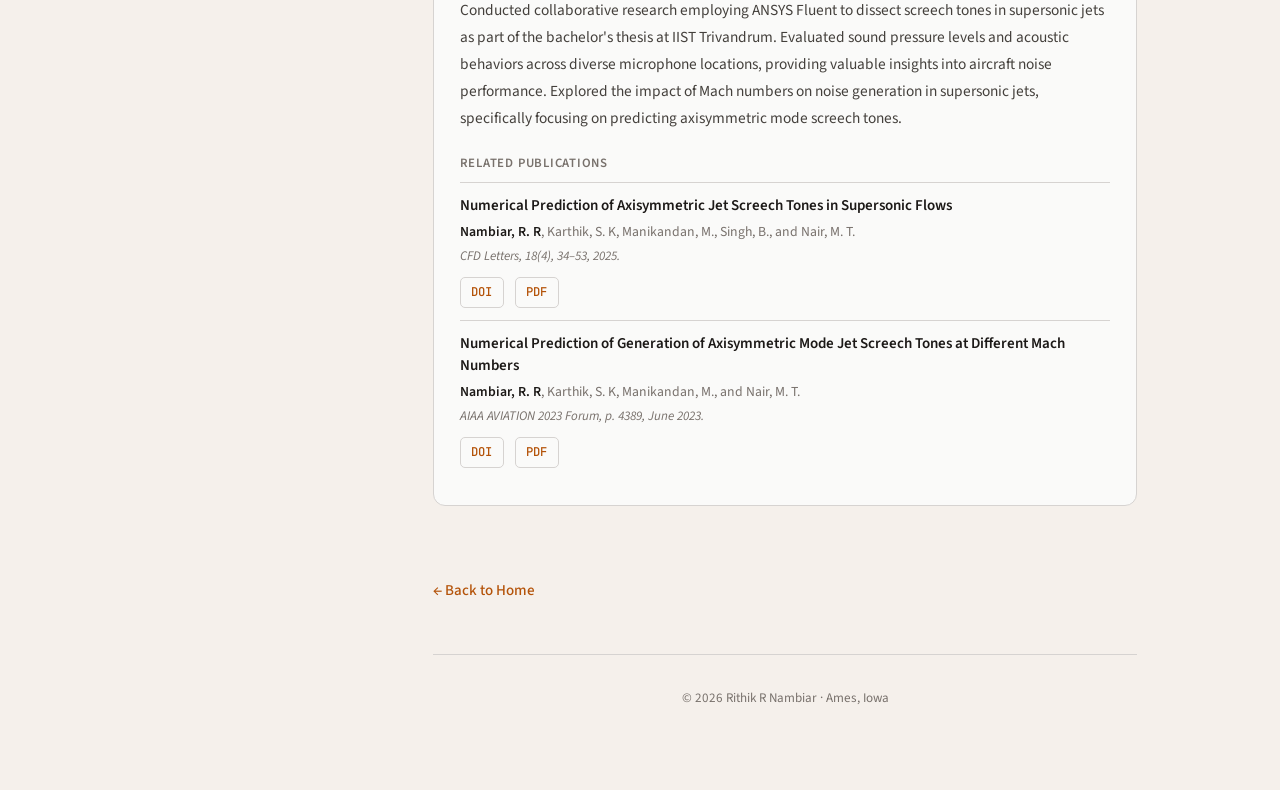
==== commit 58705a27: "Update image source for Jet Screech Tones project" ====
--- a/projects/computational-aeroacoustics.html
+++ b/projects/computational-aeroacoustics.html
@@ -83,7 +83,7 @@
     <!-- ── Project 2: Jet Screech Tones ── -->
     <div class="project-card">
         <div class="img-carousel" onclick="toggleCarousel(this)">
-            <img src="../assets/img/screechtone.png" alt="Screech tone visualization" class="active" loading="lazy">
+            <img src="../assets/img/screechtones.png" alt="Screech tone visualization" class="active" loading="lazy">
             <img src="../assets/img/spectralplot.png" alt="Spectral analysis plot" loading="lazy">
             <span class="img-carousel-hint">Click to toggle</span>
             <div class="img-carousel-indicator">
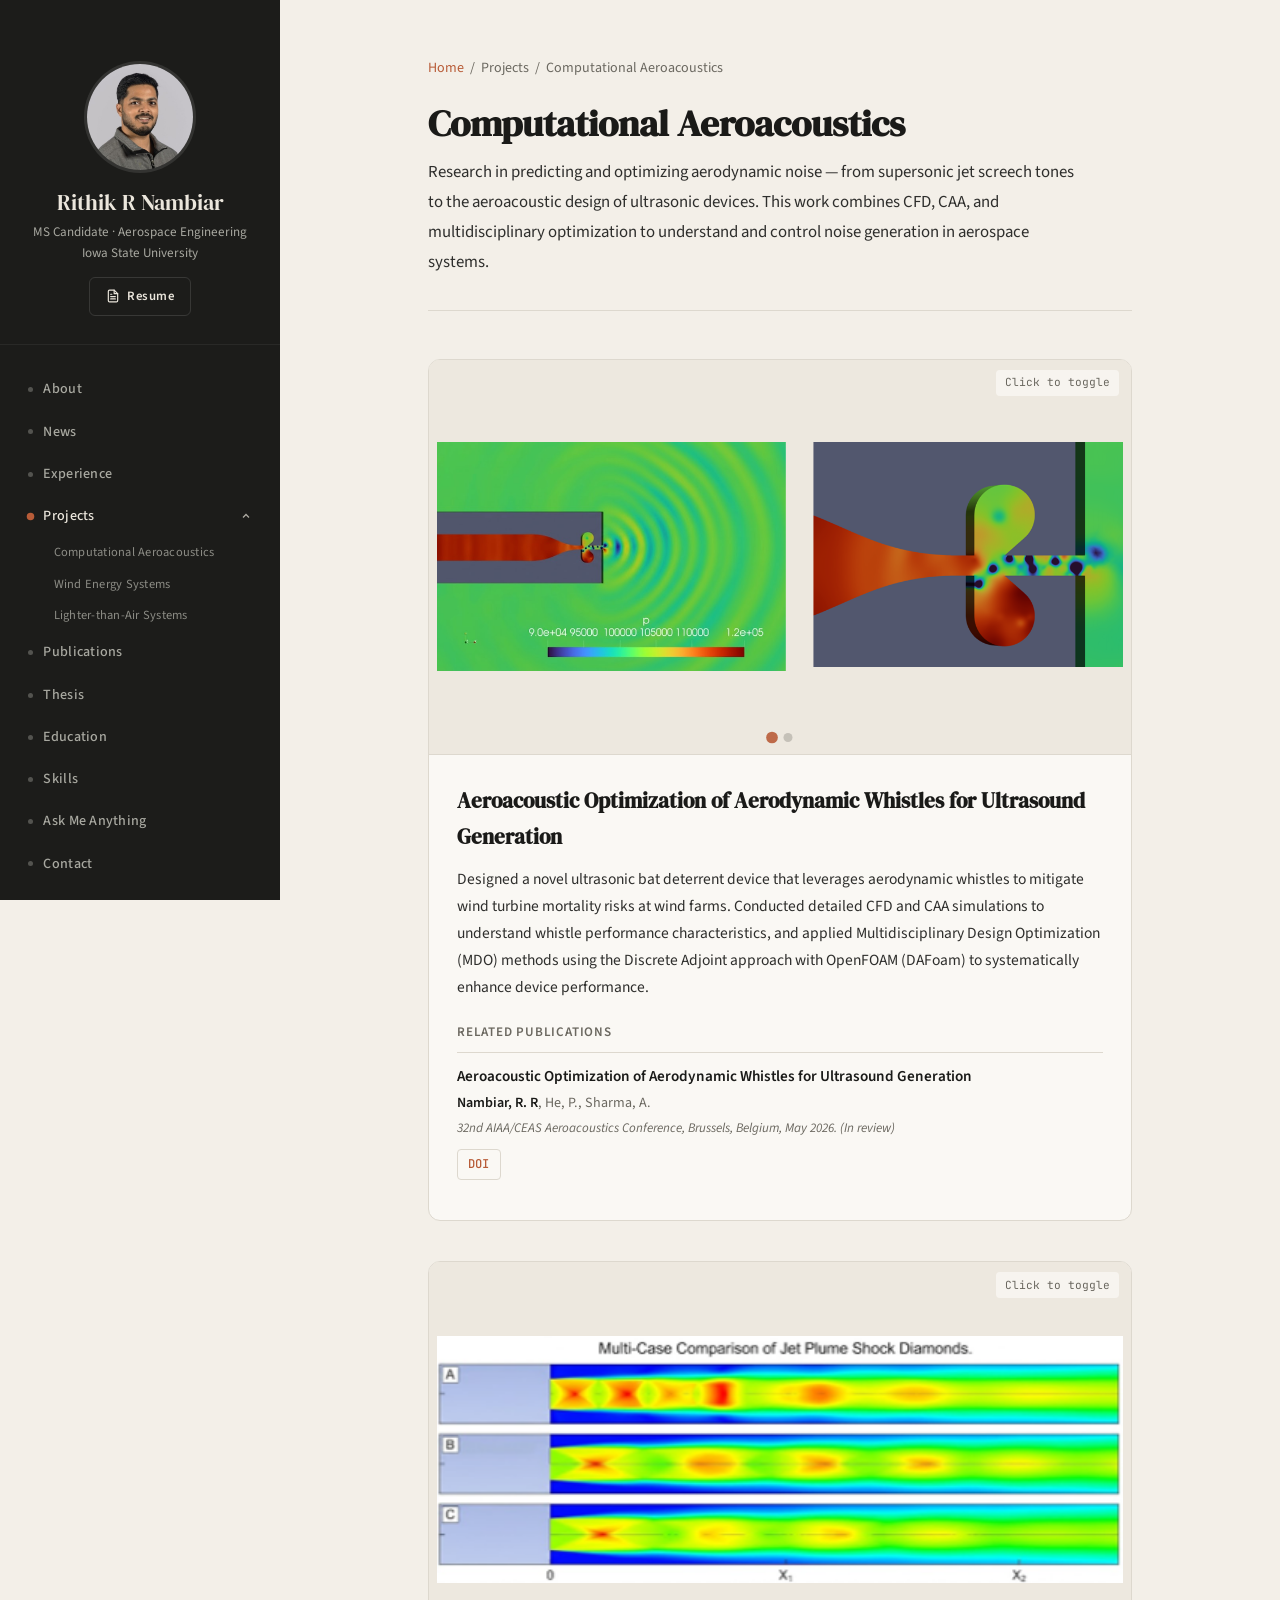
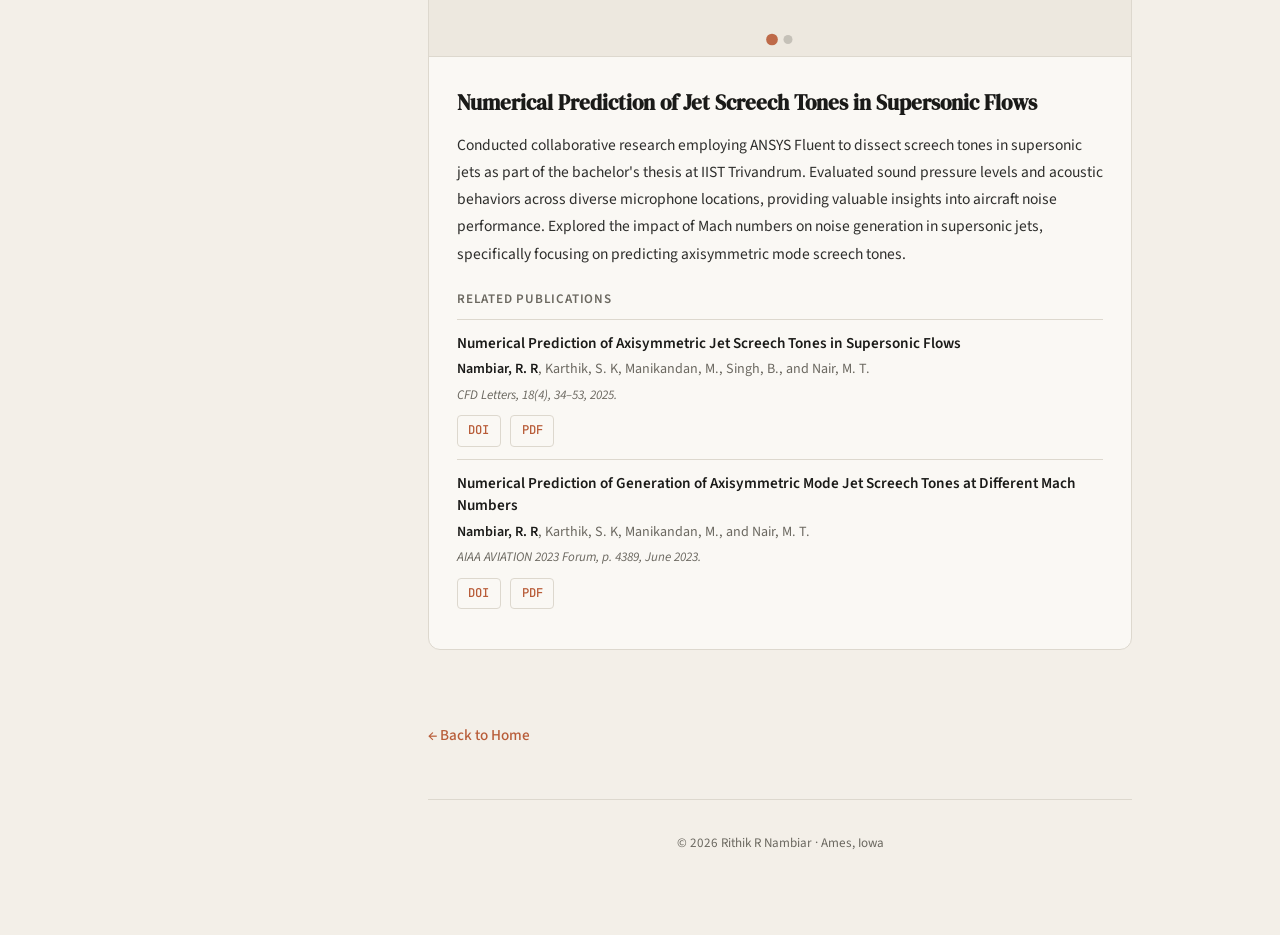
==== commit 73a5d2b0: "Update profile image size and sidebar links" ====
--- a/projects/computational-aeroacoustics.html
+++ b/projects/computational-aeroacoustics.html
@@ -20,7 +20,7 @@
 
 <aside class="sidebar" id="sidebar">
     <div class="sidebar-header">
-        <img src="../assets/img/profile.png" alt="Rithik R Nambiar" class="sidebar-photo" width="112" height="112">
+        <img src="../assets/img/profile.png" alt="Rithik R Nambiar" class="sidebar-photo" width="96" height="96">
         <div class="sidebar-name">Rithik R Nambiar</div>
         <div class="sidebar-title">MS Candidate · Aerospace Engineering<br>Iowa State University</div>
         <a href="../assets/pdf/Rithik_Resume.pdf" target="_blank" rel="noopener" class="sidebar-resume">
@@ -30,18 +30,26 @@
     </div>
     <nav class="sidebar-nav">
         <a href="../index.html#about" onclick="closeSidebar()">About</a>
+        <a href="../index.html#news" onclick="closeSidebar()">News</a>
         <a href="../index.html#experience" onclick="closeSidebar()">Experience</a>
+        <div class="sidebar-nav-group open">
+            <a class="sidebar-nav-toggle" onclick="this.parentElement.classList.toggle('open')">
+                Projects
+                <svg class="chevron" viewBox="0 0 24 24" fill="none" stroke="currentColor" stroke-width="2.5"><polyline points="6 9 12 15 18 9"/></svg>
+            </a>
+            <div class="sidebar-nav-children">
+                <a href="computational-aeroacoustics.html">Computational Aeroacoustics</a>
+                <a href="wind-energy-systems.html">Wind Energy Systems</a>
+                <a href="lighter-than-air-systems.html">Lighter-than-Air Systems</a>
+            </div>
+        </div>
         <a href="../index.html#publications" onclick="closeSidebar()">Publications</a>
         <a href="../index.html#thesis" onclick="closeSidebar()">Thesis</a>
         <a href="../index.html#education" onclick="closeSidebar()">Education</a>
         <a href="../index.html#skills" onclick="closeSidebar()">Skills</a>
+        <a href="../index.html#chat" onclick="closeSidebar()">Ask Me Anything</a>
         <a href="../index.html#contact" onclick="closeSidebar()">Contact</a>
     </nav>
-    <div class="sidebar-links">
-        <a href="https://www.linkedin.com/in/rithik-r-nambiar/" target="_blank" rel="noopener">LinkedIn</a>
-        <a href="https://scholar.google.com/citations?user=RLRSFkAAAAAJ&hl=en" target="_blank" rel="noopener">Scholar</a>
-        <a href="https://www.researchgate.net/scientific-contributions/Rithik-R-Nambiar-2253309485" target="_blank" rel="noopener">ResearchGate</a>
-    </div>
 </aside>
 
 <div class="main">
--- a/assets/css/style.css
+++ b/assets/css/style.css
@@ -1,23 +1,24 @@
 /* ══════════════════════════════════════════
    Rithik R Nambiar — Portfolio Styles
-   v3 — warm palette, larger type, gallery
+   v3 — warm palette, improved readability
    ══════════════════════════════════════════ */
 
 :root {
-    --sidebar-w: 290px;
-    --bg: #F5F0EB;
-    --sidebar-bg: #1C1917;
-    --sidebar-text: #A8A29E;
-    --sidebar-accent: #E7E5E4;
-    --text: #44403C;
-    --text-muted: #78716C;
-    --heading: #1C1917;
-    --accent: #B45309;
-    --accent-light: #FEF3C7;
-    --border: #D6D3D1;
-    --card-bg: #FAFAF9;
-    --tag-bg: #F5F5F4;
-    --link: #B45309;
+    --sidebar-w: 280px;
+    --bg: #F3EFE8;
+    --bg-warm: #EDE8DF;
+    --sidebar-bg: #1C1C1A;
+    --sidebar-text: #A8A8A0;
+    --sidebar-accent: #EBE6DC;
+    --text: #2E2E2C;
+    --text-muted: #6B6860;
+    --heading: #1A1A18;
+    --accent: #B85C38;
+    --accent-light: #F2E7DD;
+    --border: #DDD8CE;
+    --card-bg: #FAF8F4;
+    --tag-bg: #EBE7DF;
+    --link: #B85C38;
     --serif: 'DM Serif Display', Georgia, serif;
     --sans: 'Source Sans 3', -apple-system, sans-serif;
     --mono: 'JetBrains Mono', monospace;
@@ -61,18 +62,18 @@
 .sidebar::-webkit-scrollbar-thumb { background: rgba(255,255,255,0.1); border-radius: 4px; }
 
 .sidebar-header {
-    padding: 2.25rem 1.75rem 1.75rem;
+    padding: 3.8rem 1.75rem 1.75rem;
     border-bottom: 1px solid rgba(255,255,255,0.06);
     text-align: center;
 }
 
 .sidebar-photo {
-    width: 110px;
-    height: 110px;
+    width: 112px;
+    height: 112px;
     border-radius: 50%;
     object-fit: cover;
     object-position: center top;
-    margin: 0 auto 1.1rem;
+    margin: 0 auto 1rem;
     display: block;
     border: 3px solid rgba(255,255,255,0.1);
     background: var(--sidebar-bg);
@@ -81,25 +82,23 @@
 
 .sidebar-name {
     font-family: var(--serif);
-    font-size: 1.4rem;
+    font-size: 1.35rem;
     color: var(--sidebar-accent);
     line-height: 1.3;
-    letter-spacing: -0.01em;
 }
 
 .sidebar-title {
     font-size: 0.82rem;
     color: var(--sidebar-text);
-    margin-top: 0.4rem;
+    margin-top: 0.35rem;
     line-height: 1.55;
-    font-weight: 400;
 }
 
 .sidebar-resume {
     display: inline-flex;
     align-items: center;
     gap: 0.45rem;
-    margin-top: 0.9rem;
+    margin-top: 0.85rem;
     padding: 0.45rem 1rem;
     border: 1px solid rgba(255,255,255,0.12);
     border-radius: 6px;
@@ -117,12 +116,9 @@
     color: #fff;
 }
 
-.sidebar-resume svg { width: 15px; height: 15px; flex-shrink: 0; }
-
-.sidebar-nav {
-    padding: 1.5rem 1.75rem;
-    flex: 1;
-}
+.sidebar-resume svg { width: 14px; height: 14px; flex-shrink: 0; }
+
+.sidebar-nav { padding: 1.5rem 1.75rem; flex: 1; }
 
 .sidebar-nav a {
     display: flex;
@@ -135,7 +131,6 @@
     font-weight: 500;
     letter-spacing: 0.02em;
     transition: color 0.2s;
-    position: relative;
 }
 
 .sidebar-nav a::before {
@@ -143,7 +138,7 @@
     width: 5px; height: 5px;
     border-radius: 50%;
     background: var(--sidebar-text);
-    opacity: 0.35;
+    opacity: 0.4;
     transition: all 0.25s;
     flex-shrink: 0;
 }
@@ -163,7 +158,7 @@
     border-top: 1px solid rgba(255,255,255,0.06);
     display: flex;
     flex-wrap: wrap;
-    gap: 0.9rem;
+    gap: 0.85rem;
 }
 
 .sidebar-links a {
@@ -187,13 +182,12 @@
     margin: 0 auto;
 }
 
-/* ─── SECTION ─── */
 section { margin-bottom: 4.5rem; }
 section:last-child { margin-bottom: 2rem; }
 
 .section-title {
     font-family: var(--serif);
-    font-size: 1.85rem;
+    font-size: 1.9rem;
     color: var(--heading);
     margin-bottom: 1.75rem;
     letter-spacing: -0.02em;
@@ -205,7 +199,7 @@
     content: '';
     position: absolute;
     bottom: 0; left: 0;
-    width: 34px; height: 2.5px;
+    width: 36px; height: 2.5px;
     background: var(--accent);
     border-radius: 2px;
 }
@@ -219,22 +213,21 @@
 
 .hero h1 {
     font-family: var(--serif);
-    font-size: 2.9rem;
+    font-size: 3rem;
     color: var(--heading);
-    line-height: 1.15;
+    line-height: 1.12;
     letter-spacing: -0.03em;
     margin-bottom: 0.6rem;
 }
 
 .hero-subtitle {
-    font-size: 1.12rem;
-    color: var(--text-muted);
-    font-weight: 400;
+    font-size: 1.1rem;
+    color: var(--text-muted);
     margin-bottom: 1.5rem;
 }
 
 .hero-about {
-    font-size: 1.06rem;
+    font-size: 1.05rem;
     line-height: 1.85;
     color: var(--text);
     max-width: 660px;
@@ -255,7 +248,6 @@
     text-underline-offset: 3px;
     text-decoration-thickness: 1px;
     font-weight: 500;
-    transition: text-decoration-thickness 0.15s;
 }
 
 .research-link:hover { text-decoration-thickness: 2px; }
@@ -264,8 +256,8 @@
 .news-item {
     display: flex;
     gap: 1rem;
-    padding: 0.7rem 0;
-    font-size: 0.96rem;
+    padding: 0.75rem 0;
+    font-size: 0.97rem;
     line-height: 1.65;
     border-bottom: 1px solid var(--border);
 }
@@ -276,8 +268,8 @@
     flex-shrink: 0;
     color: var(--text-muted);
     font-family: var(--mono);
-    font-size: 0.78rem;
-    padding-top: 0.2rem;
+    font-size: 0.8rem;
+    padding-top: 0.15rem;
     min-width: 110px;
 }
 
@@ -290,7 +282,7 @@
     padding: 1.5rem 0;
     border-bottom: 1px solid var(--border);
     display: flex;
-    gap: 1.2rem;
+    gap: 1.25rem;
     align-items: flex-start;
 }
 
@@ -298,17 +290,15 @@
 .exp-item:last-child { border-bottom: none; }
 
 .exp-logo {
-    width: 52px;
-    height: 52px;
-    border-radius: 11px;
+    width: 50px; height: 50px;
+    border-radius: 10px;
     object-fit: contain;
     flex-shrink: 0;
     margin-top: 2px;
     border: 1px solid var(--border);
     background: var(--card-bg);
-    padding: 6px;
+    padding: 5px;
     aspect-ratio: 1 / 1;
-    overflow: hidden;
 }
 
 .exp-body { flex: 1; min-width: 0; }
@@ -322,13 +312,12 @@
     margin-bottom: 0.15rem;
 }
 
-.exp-role { font-weight: 600; color: var(--heading); font-size: 1.06rem; }
+.exp-role { font-weight: 600; color: var(--heading); font-size: 1.05rem; }
 
 .exp-date {
     font-family: var(--mono);
     font-size: 0.78rem;
     color: var(--text-muted);
-    letter-spacing: 0.02em;
     white-space: nowrap;
 }
 
@@ -345,9 +334,8 @@
     position: relative;
     padding-left: 1.1rem;
     margin-bottom: 0.45rem;
-    font-size: 0.96rem;
+    font-size: 0.97rem;
     line-height: 1.7;
-    color: var(--text);
 }
 
 .exp-bullets li::before {
@@ -371,7 +359,7 @@
 
 .pub-number {
     font-family: var(--mono);
-    font-size: 0.76rem;
+    font-size: 0.78rem;
     color: var(--text-muted);
     min-width: 24px;
     padding-top: 3px;
@@ -387,11 +375,11 @@
     color: var(--heading);
     font-size: 1rem;
     line-height: 1.5;
-    margin-bottom: 0.25rem;
+    margin-bottom: 0.3rem;
 }
 
 .pub-authors {
-    font-size: 0.88rem;
+    font-size: 0.9rem;
     color: var(--text-muted);
     margin-bottom: 0.2rem;
     line-height: 1.5;
@@ -400,28 +388,23 @@
 .pub-authors strong { color: var(--heading); font-weight: 600; }
 
 .pub-venue {
-    font-size: 0.86rem;
+    font-size: 0.88rem;
     color: var(--text-muted);
     font-style: italic;
     margin-bottom: 0.55rem;
 }
 
-.pub-links {
-    display: flex;
-    gap: 0.65rem;
-    flex-wrap: wrap;
-}
+.pub-links { display: flex; gap: 0.6rem; flex-wrap: wrap; }
 
 .pub-links a {
     font-family: var(--mono);
     font-size: 0.76rem;
     color: var(--link);
     text-decoration: none;
-    padding: 0.22rem 0.65rem;
+    padding: 0.25rem 0.65rem;
     border: 1px solid var(--border);
-    border-radius: 5px;
+    border-radius: 4px;
     transition: all 0.2s;
-    letter-spacing: 0.02em;
     font-weight: 500;
 }
 
@@ -435,7 +418,7 @@
     background: var(--card-bg);
     border: 1px solid var(--border);
     border-radius: 10px;
-    padding: 1.6rem;
+    padding: 1.5rem 1.75rem;
 }
 
 .thesis-degree {
@@ -457,7 +440,7 @@
 }
 
 .thesis-meta {
-    font-size: 0.9rem;
+    font-size: 0.92rem;
     color: var(--text-muted);
     margin-bottom: 0.7rem;
     line-height: 1.55;
@@ -468,7 +451,7 @@
     padding: 1.25rem 0;
     border-bottom: 1px solid var(--border);
     display: flex;
-    gap: 1.2rem;
+    gap: 1.25rem;
     align-items: flex-start;
 }
 
@@ -476,17 +459,15 @@
 .edu-item:last-child { border-bottom: none; }
 
 .edu-logo {
-    width: 52px;
-    height: 52px;
-    border-radius: 11px;
+    width: 50px; height: 50px;
+    border-radius: 10px;
     object-fit: contain;
     flex-shrink: 0;
     margin-top: 2px;
     border: 1px solid var(--border);
     background: var(--card-bg);
-    padding: 6px;
+    padding: 5px;
     aspect-ratio: 1 / 1;
-    overflow: hidden;
 }
 
 .edu-body { flex: 1; min-width: 0; }
@@ -499,15 +480,15 @@
     gap: 0.5rem;
 }
 
-.edu-school { font-weight: 600; color: var(--heading); font-size: 1.06rem; }
+.edu-school { font-weight: 600; color: var(--heading); font-size: 1.05rem; }
 .edu-date { font-family: var(--mono); font-size: 0.78rem; color: var(--text-muted); white-space: nowrap; }
-.edu-degree { font-size: 0.96rem; color: var(--text); margin-top: 0.15rem; }
-.edu-note { font-size: 0.88rem; color: var(--text-muted); margin-top: 0.2rem; }
+.edu-degree { font-size: 0.97rem; color: var(--text); margin-top: 0.15rem; }
+.edu-note { font-size: 0.9rem; color: var(--text-muted); margin-top: 0.15rem; }
 
 /* ─── SKILLS ─── */
 .skills-grid {
     display: grid;
-    grid-template-columns: repeat(auto-fill, minmax(220px, 1fr));
+    grid-template-columns: repeat(auto-fill, minmax(230px, 1fr));
     gap: 1.5rem;
 }
 
@@ -516,38 +497,20 @@
     text-transform: uppercase;
     letter-spacing: 0.08em;
     color: var(--text-muted);
-    margin-bottom: 0.55rem;
+    margin-bottom: 0.6rem;
     font-weight: 600;
 }
 
 .skill-tags { display: flex; flex-wrap: wrap; gap: 0.4rem; }
 
 .skill-tag {
-    font-size: 0.85rem;
-    padding: 0.28rem 0.7rem;
+    font-size: 0.88rem;
+    padding: 0.3rem 0.7rem;
     background: var(--tag-bg);
-    border: 1px solid var(--border);
     border-radius: 5px;
     color: var(--text);
-}
-
-/* ─── CERTIFICATIONS ─── */
-.cert-list { list-style: none; }
-
-.cert-list li {
-    padding: 0.55rem 0;
-    border-bottom: 1px solid var(--border);
-    font-size: 0.94rem;
-    display: flex;
-    justify-content: space-between;
-    align-items: baseline;
-    gap: 1rem;
-    flex-wrap: wrap;
-}
-
-.cert-list li:last-child { border-bottom: none; }
-.cert-name { color: var(--text); }
-.cert-provider { font-family: var(--mono); font-size: 0.76rem; color: var(--text-muted); }
+    border: 1px solid var(--border);
+}
 
 /* ─── CHAT ─── */
 .chat-widget {
@@ -570,16 +533,12 @@
 }
 
 .chat-header-dot { width: 8px; height: 8px; border-radius: 50%; background: #4CAF50; }
-.chat-header-label { font-size: 0.86rem; font-weight: 600; color: var(--heading); }
+.chat-header-label { font-size: 0.88rem; font-weight: 600; color: var(--heading); }
 .chat-header-sub { font-size: 0.76rem; color: var(--text-muted); margin-left: auto; font-family: var(--mono); }
 
 .chat-messages {
-    flex: 1;
-    overflow-y: auto;
-    padding: 1.25rem;
-    display: flex;
-    flex-direction: column;
-    gap: 1rem;
+    flex: 1; overflow-y: auto; padding: 1.25rem;
+    display: flex; flex-direction: column; gap: 1rem;
 }
 
 .chat-messages::-webkit-scrollbar { width: 4px; }
@@ -595,35 +554,12 @@
 .chat-msg.bot { align-self: flex-start; }
 .chat-msg.user { align-self: flex-end; }
 
-.chat-bubble {
-    padding: 0.7rem 1.05rem;
-    border-radius: 12px;
-    font-size: 0.92rem;
-    line-height: 1.6;
-}
-
-.chat-msg.bot .chat-bubble {
-    background: var(--tag-bg);
-    color: var(--text);
-    border: 1px solid var(--border);
-    border-bottom-left-radius: 4px;
-}
-
-.chat-msg.user .chat-bubble {
-    background: var(--sidebar-bg);
-    color: #fff;
-    border-bottom-right-radius: 4px;
-}
+.chat-bubble { padding: 0.7rem 1.1rem; border-radius: 12px; font-size: 0.93rem; line-height: 1.55; }
+.chat-msg.bot .chat-bubble { background: var(--tag-bg); color: var(--text); border-bottom-left-radius: 4px; }
+.chat-msg.user .chat-bubble { background: var(--sidebar-bg); color: #fff; border-bottom-right-radius: 4px; }
 
 .chat-typing { display: flex; gap: 4px; padding: 0.85rem 1rem; align-items: center; }
-
-.chat-typing span {
-    width: 6px; height: 6px;
-    border-radius: 50%;
-    background: var(--text-muted);
-    animation: typeBounce 1.2s infinite ease-in-out;
-}
-
+.chat-typing span { width: 6px; height: 6px; border-radius: 50%; background: var(--text-muted); animation: typeBounce 1.2s infinite ease-in-out; }
 .chat-typing span:nth-child(2) { animation-delay: 0.15s; }
 .chat-typing span:nth-child(3) { animation-delay: 0.3s; }
 
@@ -632,145 +568,60 @@
     40% { transform: scale(1); opacity: 1; }
 }
 
-.chat-input-area {
-    padding: 0.85rem 1.25rem;
-    border-top: 1px solid var(--border);
-    display: flex;
-    gap: 0.65rem;
-    align-items: flex-end;
-    background: var(--card-bg);
-}
+.chat-input-area { padding: 0.85rem 1.25rem; border-top: 1px solid var(--border); display: flex; gap: 0.65rem; align-items: flex-end; }
 
 .chat-input {
-    flex: 1;
-    border: 1px solid var(--border);
-    border-radius: 8px;
-    padding: 0.6rem 0.9rem;
-    font-family: var(--sans);
-    font-size: 0.92rem;
-    color: var(--heading);
-    background: var(--bg);
-    resize: none;
-    max-height: 100px;
-    min-height: 40px;
-    line-height: 1.5;
-    transition: border-color 0.2s;
+    flex: 1; border: 1px solid var(--border); border-radius: 8px;
+    padding: 0.6rem 0.9rem; font-family: var(--sans); font-size: 0.93rem;
+    color: var(--heading); background: var(--bg); resize: none;
+    max-height: 100px; min-height: 40px; line-height: 1.5; transition: border-color 0.2s;
 }
 
 .chat-input:focus { outline: none; border-color: var(--accent); }
 .chat-input::placeholder { color: var(--text-muted); }
 
 .chat-send {
-    width: 40px; height: 40px;
-    border-radius: 8px;
-    border: none;
-    background: var(--sidebar-bg);
-    color: #fff;
-    cursor: pointer;
-    display: flex;
-    align-items: center;
-    justify-content: center;
-    flex-shrink: 0;
+    width: 40px; height: 40px; border-radius: 8px; border: none;
+    background: var(--sidebar-bg); color: #fff; cursor: pointer;
+    display: flex; align-items: center; justify-content: center; flex-shrink: 0;
     transition: background 0.2s, opacity 0.2s;
 }
 
 .chat-send:disabled { opacity: 0.35; cursor: default; }
 .chat-send:not(:disabled):hover { background: var(--accent); }
-.chat-send svg { width: 17px; height: 17px; }
+.chat-send svg { width: 16px; height: 16px; }
 
 /* ─── CONTACT ─── */
-.contact-grid {
-    display: grid;
-    grid-template-columns: 1fr 1fr;
-    gap: 1rem;
-}
+.contact-grid { display: grid; grid-template-columns: 1fr 1fr; gap: 1rem; }
 
 .contact-card {
-    display: flex;
-    align-items: center;
-    gap: 0.85rem;
-    padding: 1.1rem 1.25rem;
-    background: var(--card-bg);
-    border: 1px solid var(--border);
-    border-radius: 10px;
-    text-decoration: none;
-    color: var(--text);
-    transition: all 0.2s;
-}
-
-.contact-card:hover {
-    border-color: var(--accent);
-    transform: translateY(-2px);
-    box-shadow: 0 6px 16px rgba(0,0,0,0.06);
-}
-
-.contact-icon {
-    width: 40px; height: 40px;
-    border-radius: 9px;
-    background: var(--tag-bg);
-    border: 1px solid var(--border);
-    display: flex;
-    align-items: center;
-    justify-content: center;
-    flex-shrink: 0;
-}
-
+    display: flex; align-items: center; gap: 0.85rem;
+    padding: 1.1rem 1.3rem; background: var(--card-bg);
+    border: 1px solid var(--border); border-radius: 8px;
+    text-decoration: none; color: var(--text); transition: all 0.2s;
+}
+
+.contact-card:hover { border-color: var(--accent); transform: translateY(-1px); box-shadow: 0 4px 12px rgba(0,0,0,0.05); }
+
+.contact-icon { width: 38px; height: 38px; border-radius: 8px; background: var(--tag-bg); display: flex; align-items: center; justify-content: center; flex-shrink: 0; }
 .contact-icon svg { width: 18px; height: 18px; color: var(--accent); }
-.contact-label { font-size: 0.74rem; text-transform: uppercase; letter-spacing: 0.06em; color: var(--text-muted); font-weight: 600; }
-.contact-value { font-size: 0.92rem; color: var(--heading); font-weight: 500; }
+.contact-label { font-size: 0.76rem; text-transform: uppercase; letter-spacing: 0.06em; color: var(--text-muted); font-weight: 600; }
+.contact-value { font-size: 0.93rem; color: var(--heading); font-weight: 500; }
 
 /* ─── FOOTER ─── */
-.footer {
-    margin-top: 3rem;
-    padding-top: 2rem;
-    border-top: 1px solid var(--border);
-    font-size: 0.82rem;
-    color: var(--text-muted);
-    text-align: center;
-}
+.footer { margin-top: 3rem; padding-top: 2rem; border-top: 1px solid var(--border); font-size: 0.82rem; color: var(--text-muted); text-align: center; }
 
 /* ─── MOBILE ─── */
 .mobile-header {
-    display: none;
-    position: fixed;
-    top: 0; left: 0; right: 0;
-    height: 56px;
-    background: var(--sidebar-bg);
-    z-index: 200;
-    align-items: center;
-    padding: 0 1.25rem;
-    gap: 0.85rem;
-}
-
-.hamburger {
-    width: 36px; height: 36px;
-    border: none; background: none;
-    cursor: pointer;
-    display: flex; flex-direction: column;
-    justify-content: center; gap: 5px; padding: 6px;
-}
-
-.hamburger span {
-    display: block; width: 100%; height: 2px;
-    background: var(--sidebar-accent);
-    border-radius: 1px;
-    transition: all 0.3s;
-}
-
-.mobile-name {
-    font-family: var(--serif);
-    color: var(--sidebar-accent);
-    font-size: 1.05rem;
-}
-
-.overlay {
-    display: none;
-    position: fixed;
-    inset: 0;
-    background: rgba(0,0,0,0.5);
-    z-index: 99;
-}
-
+    display: none; position: fixed; top: 0; left: 0; right: 0;
+    height: 56px; background: var(--sidebar-bg); z-index: 200;
+    align-items: center; padding: 0 1.25rem; gap: 0.85rem;
+}
+
+.hamburger { width: 36px; height: 36px; border: none; background: none; cursor: pointer; display: flex; flex-direction: column; justify-content: center; gap: 5px; padding: 6px; }
+.hamburger span { display: block; width: 100%; height: 2px; background: var(--sidebar-accent); border-radius: 1px; }
+.mobile-name { font-family: var(--serif); color: var(--sidebar-accent); font-size: 1.05rem; }
+.overlay { display: none; position: fixed; inset: 0; background: rgba(0,0,0,0.5); z-index: 99; }
 .overlay.open { display: block; }
 
 @media (max-width: 860px) {
@@ -779,11 +630,11 @@
     .mobile-header { display: flex; }
     .main { margin-left: 0; }
     .content { padding: 76px 1.25rem 3rem; }
-    .hero h1 { font-size: 2.1rem; }
+    .hero h1 { font-size: 2.2rem; }
     .exp-header, .edu-header { flex-direction: column; }
     .contact-grid { grid-template-columns: 1fr; }
     .skills-grid { grid-template-columns: 1fr 1fr; }
-    .exp-logo, .edu-logo { width: 42px; height: 42px; padding: 5px; }
+    .exp-logo, .edu-logo { width: 40px; height: 40px; padding: 4px; }
 }
 
 @media (max-width: 480px) {
@@ -793,18 +644,8 @@
 }
 
 /* ─── PROJECT PAGES ─── */
-.project-hero {
-    margin-bottom: 3rem;
-    padding-bottom: 2rem;
-    border-bottom: 1px solid var(--border);
-}
-
-.project-hero .breadcrumb {
-    font-size: 0.86rem;
-    color: var(--text-muted);
-    margin-bottom: 1.25rem;
-}
-
+.project-hero { margin-bottom: 3rem; padding-bottom: 2rem; border-bottom: 1px solid var(--border); }
+.project-hero .breadcrumb { font-size: 0.88rem; color: var(--text-muted); margin-bottom: 1.25rem; }
 .project-hero .breadcrumb a { color: var(--link); text-decoration: none; }
 .project-hero .breadcrumb a:hover { text-decoration: underline; }
 
@@ -813,16 +654,10 @@
     font-size: 2.3rem;
     color: var(--heading);
     line-height: 1.2;
-    letter-spacing: -0.02em;
     margin-bottom: 0.75rem;
 }
 
-.project-hero p {
-    font-size: 1.06rem;
-    color: var(--text);
-    line-height: 1.8;
-    max-width: 660px;
-}
+.project-hero p { font-size: 1.05rem; color: var(--text); line-height: 1.8; max-width: 660px; }
 
 .project-card {
     background: var(--card-bg);
@@ -832,104 +667,94 @@
     margin-bottom: 2.5rem;
 }
 
-.project-card-body { padding: 1.6rem; }
-
-.project-card-body h3 {
-    font-family: var(--serif);
-    font-size: 1.3rem;
-    color: var(--heading);
-    margin-bottom: 0.65rem;
-}
-
-.project-card-body p {
-    font-size: 0.96rem;
-    line-height: 1.75;
-    color: var(--text);
-    margin-bottom: 1rem;
-}
-
-.project-card-body h4 {
-    font-size: 0.8rem;
-    text-transform: uppercase;
-    letter-spacing: 0.06em;
-    color: var(--text-muted);
-    font-weight: 600;
-    margin-bottom: 0.5rem;
-    margin-top: 1.25rem;
-}
-
-.project-pub {
-    padding: 0.75rem 0;
-    border-top: 1px solid var(--border);
-}
-
-.project-pub .pub-title { font-size: 0.94rem; }
-.project-pub .pub-authors { font-size: 0.86rem; }
+.project-card-body { padding: 1.75rem; }
+.project-card-body h3 { font-family: var(--serif); font-size: 1.3rem; color: var(--heading); margin-bottom: 0.65rem; }
+.project-card-body p { font-size: 0.97rem; line-height: 1.75; color: var(--text); margin-bottom: 1rem; }
+.project-card-body h4 { font-size: 0.82rem; text-transform: uppercase; letter-spacing: 0.06em; color: var(--text-muted); font-weight: 600; margin-bottom: 0.5rem; margin-top: 1.25rem; }
+
+.project-pub { padding: 0.75rem 0; border-top: 1px solid var(--border); }
+.project-pub .pub-title { font-size: 0.95rem; }
+.project-pub .pub-authors { font-size: 0.88rem; }
 .project-pub .pub-venue { font-size: 0.82rem; }
 
-/* ─── IMAGE GALLERY (click-to-toggle) ─── */
-.img-gallery {
+/* ─── IMAGE CAROUSEL ─── */
+.img-carousel {
     position: relative;
     width: 100%;
+    aspect-ratio: 16 / 9;
+    overflow: hidden;
+    background: var(--bg-warm);
+    border-bottom: 1px solid var(--border);
     cursor: pointer;
-    border-bottom: 1px solid var(--border);
-    background: #292524;
-    overflow: hidden;
     user-select: none;
-    -webkit-user-select: none;
-}
-
-.img-gallery img {
+}
+
+.img-carousel img {
+    position: absolute;
+    inset: 0;
     width: 100%;
-    height: auto;
-    max-height: 380px;
+    height: 100%;
     object-fit: contain;
-    display: block;
-    transition: opacity 0.35s ease;
-}
-
-.img-gallery img.hidden { 
-    display: none;
-}
-
-.img-gallery-hint {
+    background: var(--bg-warm);
+    padding: 0.5rem;
+    opacity: 0;
+    transition: opacity 0.4s ease;
+    pointer-events: none;
+}
+
+.img-carousel img.active {
+    opacity: 1;
+    pointer-events: auto;
+}
+
+.img-carousel-indicator {
     position: absolute;
-    bottom: 10px;
+    bottom: 12px;
+    left: 50%;
+    transform: translateX(-50%);
+    display: flex;
+    gap: 7px;
+    z-index: 2;
+}
+
+.img-carousel-dot {
+    width: 9px; height: 9px;
+    border-radius: 50%;
+    background: var(--text-muted);
+    opacity: 0.3;
+    transition: opacity 0.25s, transform 0.25s;
+}
+
+.img-carousel-dot.active {
+    opacity: 0.9;
+    transform: scale(1.3);
+    background: var(--accent);
+}
+
+.img-carousel-hint {
+    position: absolute;
+    top: 10px;
     right: 12px;
-    background: rgba(0,0,0,0.55);
-    color: #fff;
-    font-size: 0.72rem;
     font-family: var(--mono);
-    padding: 0.25rem 0.6rem;
+    font-size: 0.7rem;
+    color: var(--text-muted);
+    background: rgba(250,248,244,0.8);
+    padding: 0.2rem 0.55rem;
     border-radius: 4px;
     pointer-events: none;
-    letter-spacing: 0.02em;
-}
-
-.img-gallery-counter {
-    position: absolute;
-    bottom: 10px;
-    left: 12px;
-    background: rgba(0,0,0,0.55);
-    color: #fff;
-    font-size: 0.72rem;
-    font-family: var(--mono);
-    padding: 0.25rem 0.6rem;
-    border-radius: 4px;
-    pointer-events: none;
-}
-
-/* Placeholder (kept for pages without images yet) */
+    z-index: 2;
+}
+
 .placeholder-img {
     width: 100%;
-    height: 200px;
-    background: linear-gradient(135deg, var(--tag-bg) 0%, #D6D3D1 100%);
+    aspect-ratio: 16 / 9;
+    background: linear-gradient(135deg, var(--tag-bg) 0%, var(--border) 100%);
     display: flex;
     flex-direction: column;
     align-items: center;
     justify-content: center;
     color: var(--text-muted);
-    font-size: 0.86rem;
+    font-size: 0.88rem;
     gap: 0.5rem;
     border-bottom: 1px solid var(--border);
 }
@@ -942,10 +767,99 @@
     gap: 0.4rem;
     color: var(--link);
     text-decoration: none;
-    font-size: 0.94rem;
+    font-size: 0.95rem;
     font-weight: 500;
     margin-top: 2rem;
     transition: gap 0.2s;
 }
 
 .back-link:hover { gap: 0.65rem; }
+
+
+/* ─── SIDEBAR PROJECTS DROPDOWN ─── */
+.sidebar-nav-group {
+    margin: 0;
+}
+
+.sidebar-nav-toggle {
+    display: flex;
+    align-items: center;
+    gap: 0.65rem;
+    padding: 0.55rem 0;
+    color: var(--sidebar-text);
+    text-decoration: none;
+    font-size: 0.88rem;
+    font-weight: 500;
+    letter-spacing: 0.02em;
+    cursor: pointer;
+    transition: color 0.2s;
+    width: 100%;
+    position: relative;
+}
+
+.sidebar-nav-toggle::before {
+    content: '';
+    width: 5px; height: 5px;
+    border-radius: 50%;
+    background: var(--sidebar-text);
+    opacity: 0.4;
+    transition: all 0.25s;
+    flex-shrink: 0;
+}
+
+.sidebar-nav-toggle:hover,
+.sidebar-nav-group.open .sidebar-nav-toggle {
+    color: var(--sidebar-accent);
+}
+
+.sidebar-nav-toggle:hover::before,
+.sidebar-nav-group.open .sidebar-nav-toggle::before {
+    background: var(--accent);
+    opacity: 1;
+    transform: scale(1.5);
+}
+
+.sidebar-nav-toggle .chevron {
+    margin-left: auto;
+    width: 12px; height: 12px;
+    flex-shrink: 0;
+    transition: transform 0.25s ease;
+    opacity: 0.45;
+}
+
+.sidebar-nav-group.open .sidebar-nav-toggle .chevron {
+    transform: rotate(180deg);
+    opacity: 0.7;
+}
+
+.sidebar-nav-children {
+    max-height: 0;
+    overflow: hidden;
+    transition: max-height 0.3s ease;
+}
+
+.sidebar-nav-group.open .sidebar-nav-children {
+    max-height: 180px;
+}
+
+.sidebar-nav-children a {
+    display: flex;
+    align-items: center;
+    gap: 0.5rem;
+    padding: 0.3rem 0 0.3rem 1.6rem;
+    color: var(--sidebar-text);
+    text-decoration: none;
+    font-size: 0.78rem;
+    font-weight: 400;
+    transition: color 0.2s;
+    opacity: 0.8;
+}
+
+.sidebar-nav-children a::before {
+    content: none;
+}
+
+.sidebar-nav-children a:hover {
+    color: var(--sidebar-accent);
+    opacity: 1;
+}
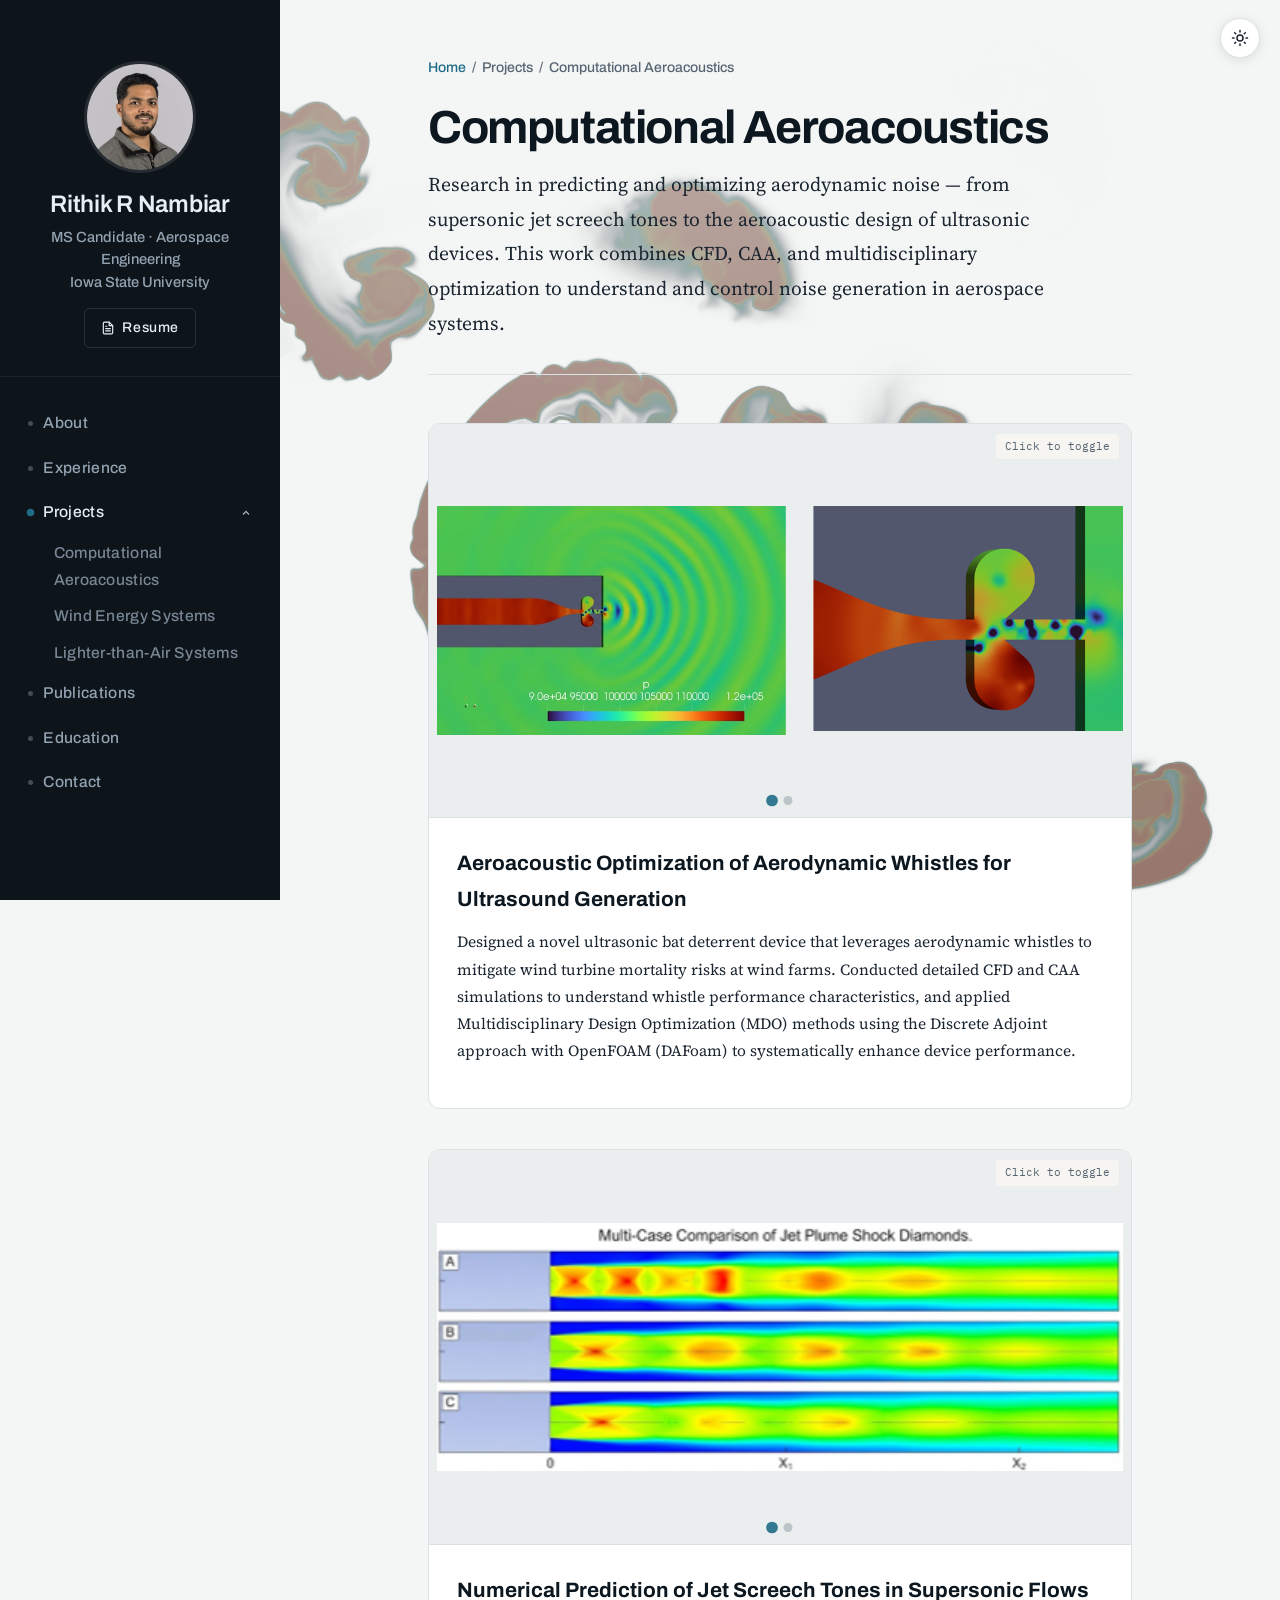
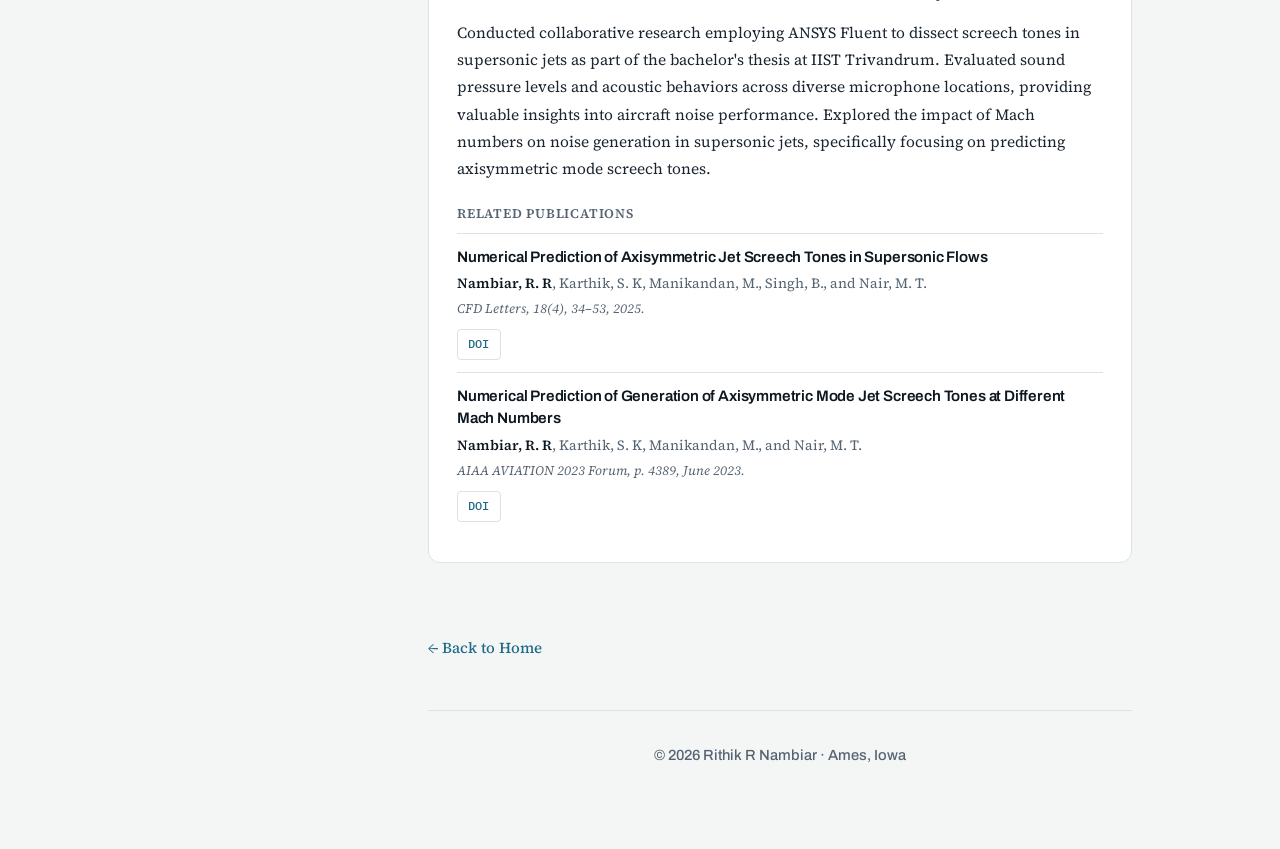
==== commit 833e6eba: "Replace ambient flow field with interactive fluid background" ====
--- a/projects/computational-aeroacoustics.html
+++ b/projects/computational-aeroacoustics.html
@@ -7,10 +7,22 @@
     <meta name="description" content="Research in computational aeroacoustics — jet screech tone prediction and aeroacoustic optimization of ultrasonic devices.">
     <link rel="preconnect" href="https://fonts.googleapis.com">
     <link rel="preconnect" href="https://fonts.gstatic.com" crossorigin>
-    <link href="https://fonts.googleapis.com/css2?family=DM+Serif+Display&family=Source+Sans+3:wght@300;400;500;600;700&family=JetBrains+Mono:wght@400;500&display=swap" rel="stylesheet">
+    <link href="https://fonts.googleapis.com/css2?family=Archivo:wght@500;600;700&family=IBM+Plex+Mono:wght@400;500&family=Source+Serif+4:opsz,wght@8..60,400;8..60,600&display=swap" rel="stylesheet">
     <link rel="stylesheet" href="../assets/css/style.css">
+    <script>
+    (function(){try{var t=localStorage.getItem('theme')||(matchMedia('(prefers-color-scheme: dark)').matches?'dark':'light');if(t==='dark')document.documentElement.setAttribute('data-theme','dark');}catch(e){}})();
+    </script>
 </head>
 <body>
+
+<!-- Interactive fluid background (GPU Navier-Stokes) -->
+<canvas id="fluid" class="fluid-bg" aria-hidden="true"></canvas>
+
+<!-- Theme toggle -->
+<button id="themeToggle" class="theme-toggle" aria-label="Toggle dark mode" title="Toggle theme">
+    <svg class="icon-sun" viewBox="0 0 24 24" fill="none" stroke="currentColor" stroke-width="2" stroke-linecap="round" stroke-linejoin="round"><circle cx="12" cy="12" r="4"/><path d="M12 2v2M12 20v2M4.9 4.9l1.4 1.4M17.7 17.7l1.4 1.4M2 12h2M20 12h2M6.3 17.7l-1.4 1.4M19.1 4.9l-1.4 1.4"/></svg>
+    <svg class="icon-moon" viewBox="0 0 24 24" fill="none" stroke="currentColor" stroke-width="2" stroke-linecap="round" stroke-linejoin="round"><path d="M21 12.8A9 9 0 1 1 11.2 3a7 7 0 0 0 9.8 9.8Z"/></svg>
+</button>
 
 <div class="mobile-header">
     <button class="hamburger" onclick="toggleSidebar()" aria-label="Toggle navigation"><span></span><span></span><span></span></button>
@@ -23,14 +35,13 @@
         <img src="../assets/img/profile.png" alt="Rithik R Nambiar" class="sidebar-photo" width="96" height="96">
         <div class="sidebar-name">Rithik R Nambiar</div>
         <div class="sidebar-title">MS Candidate · Aerospace Engineering<br>Iowa State University</div>
-        <a href="../assets/pdf/Rithik_Resume.pdf" target="_blank" rel="noopener" class="sidebar-resume">
+        <a href="../assets/pdf/Rithikresume_Jun2026.pdf" target="_blank" rel="noopener" class="sidebar-resume">
             <svg viewBox="0 0 24 24" fill="none" stroke="currentColor" stroke-width="2" stroke-linecap="round" stroke-linejoin="round"><path d="M14 2H6a2 2 0 0 0-2 2v16a2 2 0 0 0 2 2h12a2 2 0 0 0 2-2V8z"/><polyline points="14 2 14 8 20 8"/><line x1="16" y1="13" x2="8" y2="13"/><line x1="16" y1="17" x2="8" y2="17"/><polyline points="10 9 9 9 8 9"/></svg>
             Resume
         </a>
     </div>
     <nav class="sidebar-nav">
         <a href="../index.html#about" onclick="closeSidebar()">About</a>
-        <a href="../index.html#news" onclick="closeSidebar()">News</a>
         <a href="../index.html#experience" onclick="closeSidebar()">Experience</a>
         <div class="sidebar-nav-group open">
             <a class="sidebar-nav-toggle" onclick="this.parentElement.classList.toggle('open')">
@@ -44,10 +55,7 @@
             </div>
         </div>
         <a href="../index.html#publications" onclick="closeSidebar()">Publications</a>
-        <a href="../index.html#thesis" onclick="closeSidebar()">Thesis</a>
         <a href="../index.html#education" onclick="closeSidebar()">Education</a>
-        <a href="../index.html#skills" onclick="closeSidebar()">Skills</a>
-        <a href="../index.html#chat" onclick="closeSidebar()">Ask Me Anything</a>
         <a href="../index.html#contact" onclick="closeSidebar()">Contact</a>
     </nav>
 </aside>
@@ -75,16 +83,6 @@
         <div class="project-card-body">
             <h3>Aeroacoustic Optimization of Aerodynamic Whistles for Ultrasound Generation</h3>
             <p>Designed a novel ultrasonic bat deterrent device that leverages aerodynamic whistles to mitigate wind turbine mortality risks at wind farms. Conducted detailed CFD and CAA simulations to understand whistle performance characteristics, and applied Multidisciplinary Design Optimization (MDO) methods using the Discrete Adjoint approach with OpenFOAM (DAFoam) to systematically enhance device performance.</p>
-
-            <h4>Related Publications</h4>
-            <div class="project-pub">
-                <div class="pub-title">Aeroacoustic Optimization of Aerodynamic Whistles for Ultrasound Generation</div>
-                <div class="pub-authors"><strong>Nambiar, R. R</strong>, He, P., Sharma, A.</div>
-                <div class="pub-venue">32nd AIAA/CEAS Aeroacoustics Conference, Brussels, Belgium, May 2026. (In review)</div>
-                <div class="pub-links">
-                    <a href="#" title="DOI pending">DOI</a>
-                </div>
-            </div>
         </div>
     </div>
 
@@ -110,7 +108,6 @@
                 <div class="pub-venue">CFD Letters, 18(4), 34–53, 2025.</div>
                 <div class="pub-links">
                     <a href="https://doi.org/10.37934/cfdl.18.4.3453" target="_blank" rel="noopener">DOI</a>
-                    <a href="../assets/pdf/nambiar-2025-jet-screech-cfd-letters.pdf" target="_blank" rel="noopener">PDF</a>
                 </div>
             </div>
             <div class="project-pub">
@@ -119,7 +116,6 @@
                 <div class="pub-venue">AIAA AVIATION 2023 Forum, p. 4389, June 2023.</div>
                 <div class="pub-links">
                     <a href="https://doi.org/10.2514/6.2023-4389" target="_blank" rel="noopener">DOI</a>
-                    <a href="../assets/pdf/nambiar-2023-jet-screech-aiaa.pdf" target="_blank" rel="noopener">PDF</a>
                 </div>
             </div>
         </div>
@@ -156,6 +152,24 @@
     imgs[nextIndex].classList.add('active');
     dots[nextIndex].classList.add('active');
 }
+
+/* ─── Theme toggle ─── */
+(function(){
+  const root = document.documentElement, btn = document.getElementById('themeToggle');
+  function apply(theme, animate){
+    if(animate){ root.classList.add('theme-transition'); setTimeout(() => root.classList.remove('theme-transition'), 420); }
+    theme === 'dark' ? root.setAttribute('data-theme','dark') : root.removeAttribute('data-theme');
+    try { localStorage.setItem('theme', theme); } catch(e){}
+    if(typeof window.refreshFluidColors === 'function') window.refreshFluidColors();
+  }
+  btn && btn.addEventListener('click', () => {
+    apply(root.getAttribute('data-theme') === 'dark' ? 'light' : 'dark', true);
+  });
+})();
+
 </script>
+
+<!-- Interactive fluid background -->
+<script src="../assets/js/fluid-cursor.js" defer></script>
 </body>
 </html>
--- a/assets/css/style.css
+++ b/assets/css/style.css
@@ -1,27 +1,26 @@
-/* ══════════════════════════════════════════
-   Rithik R Nambiar — Portfolio Styles
-   v3 — warm palette, improved readability
-   ══════════════════════════════════════════ */
-
 :root {
     --sidebar-w: 280px;
-    --bg: #F3EFE8;
-    --bg-warm: #EDE8DF;
-    --sidebar-bg: #1C1C1A;
-    --sidebar-text: #A8A8A0;
-    --sidebar-accent: #EBE6DC;
-    --text: #2E2E2C;
-    --text-muted: #6B6860;
-    --heading: #1A1A18;
-    --accent: #B85C38;
-    --accent-light: #F2E7DD;
-    --border: #DDD8CE;
-    --card-bg: #FAF8F4;
-    --tag-bg: #EBE7DF;
-    --link: #B85C38;
-    --serif: 'DM Serif Display', Georgia, serif;
-    --sans: 'Source Sans 3', -apple-system, sans-serif;
-    --mono: 'JetBrains Mono', monospace;
+    --bg: #F4F6F5;
+    --bg-warm: #EAEEEE;
+    --sidebar-bg: #0D141A;
+    --sidebar-text: #93A3B2;
+    --sidebar-accent: #E7EEF4;
+    --text: #1B2530;
+    --text-muted: #566472;
+    --heading: #0D1720;
+    --accent: #1F6B87;
+    --accent-warm: #C15A2A;
+    --accent-light: #E4EDF1;
+    --border: #DBE1E4;
+    --card-bg: #FFFFFF;
+    --tag-bg: #E8EDEF;
+    --link: #1F6B87;
+    /* Three roles, three faces. --serif is the display face (a grotesque, not a
+       serif — the variable name is kept so no existing rule has to change),
+       --sans is the reading face, --mono carries dates and instrument labels. */
+    --serif: 'Archivo', 'Helvetica Neue', Arial, sans-serif;
+    --sans: 'Source Serif 4', Georgia, 'Times New Roman', serif;
+    --mono: 'IBM Plex Mono', ui-monospace, SFMono-Regular, Menlo, monospace;
 }
 
 *, *::before, *::after { margin: 0; padding: 0; box-sizing: border-box; }
@@ -512,84 +511,10 @@
     border: 1px solid var(--border);
 }
 
-/* ─── CHAT ─── */
-.chat-widget {
-    background: var(--card-bg);
-    border: 1px solid var(--border);
-    border-radius: 12px;
-    overflow: hidden;
-    height: 420px;
-    display: flex;
-    flex-direction: column;
-}
-
-.chat-header {
-    padding: 0.85rem 1.25rem;
-    border-bottom: 1px solid var(--border);
-    display: flex;
-    align-items: center;
-    gap: 0.6rem;
-    background: var(--tag-bg);
-}
-
-.chat-header-dot { width: 8px; height: 8px; border-radius: 50%; background: #4CAF50; }
-.chat-header-label { font-size: 0.88rem; font-weight: 600; color: var(--heading); }
-.chat-header-sub { font-size: 0.76rem; color: var(--text-muted); margin-left: auto; font-family: var(--mono); }
-
-.chat-messages {
-    flex: 1; overflow-y: auto; padding: 1.25rem;
-    display: flex; flex-direction: column; gap: 1rem;
-}
-
-.chat-messages::-webkit-scrollbar { width: 4px; }
-.chat-messages::-webkit-scrollbar-thumb { background: var(--border); border-radius: 4px; }
-
-.chat-msg { max-width: 82%; animation: msgIn 0.3s ease-out; }
-
-@keyframes msgIn {
-    from { opacity: 0; transform: translateY(6px); }
-    to { opacity: 1; transform: translateY(0); }
-}
-
-.chat-msg.bot { align-self: flex-start; }
-.chat-msg.user { align-self: flex-end; }
-
-.chat-bubble { padding: 0.7rem 1.1rem; border-radius: 12px; font-size: 0.93rem; line-height: 1.55; }
-.chat-msg.bot .chat-bubble { background: var(--tag-bg); color: var(--text); border-bottom-left-radius: 4px; }
-.chat-msg.user .chat-bubble { background: var(--sidebar-bg); color: #fff; border-bottom-right-radius: 4px; }
-
-.chat-typing { display: flex; gap: 4px; padding: 0.85rem 1rem; align-items: center; }
-.chat-typing span { width: 6px; height: 6px; border-radius: 50%; background: var(--text-muted); animation: typeBounce 1.2s infinite ease-in-out; }
-.chat-typing span:nth-child(2) { animation-delay: 0.15s; }
-.chat-typing span:nth-child(3) { animation-delay: 0.3s; }
-
 @keyframes typeBounce {
     0%, 80%, 100% { transform: scale(0.6); opacity: 0.4; }
     40% { transform: scale(1); opacity: 1; }
 }
-
-.chat-input-area { padding: 0.85rem 1.25rem; border-top: 1px solid var(--border); display: flex; gap: 0.65rem; align-items: flex-end; }
-
-.chat-input {
-    flex: 1; border: 1px solid var(--border); border-radius: 8px;
-    padding: 0.6rem 0.9rem; font-family: var(--sans); font-size: 0.93rem;
-    color: var(--heading); background: var(--bg); resize: none;
-    max-height: 100px; min-height: 40px; line-height: 1.5; transition: border-color 0.2s;
-}
-
-.chat-input:focus { outline: none; border-color: var(--accent); }
-.chat-input::placeholder { color: var(--text-muted); }
-
-.chat-send {
-    width: 40px; height: 40px; border-radius: 8px; border: none;
-    background: var(--sidebar-bg); color: #fff; cursor: pointer;
-    display: flex; align-items: center; justify-content: center; flex-shrink: 0;
-    transition: background 0.2s, opacity 0.2s;
-}
-
-.chat-send:disabled { opacity: 0.35; cursor: default; }
-.chat-send:not(:disabled):hover { background: var(--accent); }
-.chat-send svg { width: 16px; height: 16px; }
 
 /* ─── CONTACT ─── */
 .contact-grid { display: grid; grid-template-columns: 1fr 1fr; gap: 1rem; }
@@ -625,6 +550,7 @@
 .overlay.open { display: block; }
 
 @media (max-width: 860px) {
+    :root:not([data-theme="dark"]) { --text: #0E1720; --text-muted: #2E3B47; --heading: #050B11; --link: #17566E; }
     .sidebar { transform: translateX(-100%); transition: transform 0.3s ease; }
     .sidebar.open { transform: translateX(0); }
     .mobile-header { display: flex; }
@@ -774,7 +700,6 @@
 }
 
 .back-link:hover { gap: 0.65rem; }
-
 
 /* ─── SIDEBAR PROJECTS DROPDOWN ─── */
 .sidebar-nav-group {
@@ -858,8 +783,706 @@
 .sidebar-nav-children a::before {
     content: none;
 }
-
 .sidebar-nav-children a:hover {
     color: var(--sidebar-accent);
     opacity: 1;
 }
+/* ─── HONORS & AWARDS ─── */
+.award-item {
+    padding: 1.25rem 0;
+    border-bottom: 1px solid var(--border);
+    display: flex;
+    gap: 1.1rem;
+    align-items: flex-start;
+}
+
+.award-item:first-child { padding-top: 0; }
+.award-item:last-child { border-bottom: none; }
+
+.award-icon {
+    width: 42px;
+    height: 42px;
+    border-radius: 10px;
+    background: var(--accent-light);
+    border: 1px solid var(--border);
+    display: flex;
+    align-items: center;
+    justify-content: center;
+    flex-shrink: 0;
+    color: var(--accent);
+    margin-top: 2px;
+    aspect-ratio: 1 / 1;
+}
+
+.award-icon svg {
+    width: 20px;
+    height: 20px;
+}
+
+.award-body { flex: 1; min-width: 0; }
+
+.award-header {
+    display: flex;
+    justify-content: space-between;
+    align-items: baseline;
+    flex-wrap: wrap;
+    gap: 0.5rem;
+    margin-bottom: 0.15rem;
+}
+
+.award-title {
+    font-weight: 600;
+    color: var(--heading);
+    font-size: 1.02rem;
+    line-height: 1.5;
+}
+
+.award-date {
+    font-family: var(--mono);
+    font-size: 0.78rem;
+    color: var(--text-muted);
+    white-space: nowrap;
+    flex-shrink: 0;
+}
+
+.award-org {
+    font-size: 0.93rem;
+    color: var(--accent);
+    font-weight: 500;
+    margin-bottom: 0.35rem;
+}
+
+.award-note {
+    font-size: 0.93rem;
+    color: var(--text-muted);
+    line-height: 1.65;
+}
+
+@media (max-width: 600px) {
+    .award-header { flex-direction: column; align-items: flex-start; gap: 0.15rem; }
+    .award-icon { width: 36px; height: 36px; }
+    .award-icon svg { width: 18px; height: 18px; }
+}
+/* ─── SPOTLIGHT ─── */
+.spotlight-intro {
+    font-size: 0.97rem;
+    color: var(--text-muted);
+    margin-bottom: 1.25rem;
+    line-height: 1.65;
+    max-width: 660px;
+}
+
+.spotlight-card {
+    background: var(--card-bg);
+    border: 1px solid var(--border);
+    border-radius: 12px;
+    overflow: hidden;
+}
+
+.spotlight-stage {
+    position: relative;
+    width: 100%;
+    aspect-ratio: 16 / 9;
+    overflow: hidden;
+    background: var(--bg-warm);
+}
+
+.spotlight-slide {
+    position: absolute;
+    inset: 0;
+    opacity: 0;
+    transition: opacity 0.6s ease;
+    pointer-events: none;
+}
+
+.spotlight-slide.active {
+    opacity: 1;
+    pointer-events: auto;
+}
+
+.spotlight-slide img {
+    width: 100%;
+    height: 100%;
+    object-fit: cover;
+    display: block;
+}
+
+.spotlight-nav {
+    position: absolute;
+    top: 50%;
+    transform: translateY(-50%);
+    width: 36px;
+    height: 36px;
+    border-radius: 50%;
+    border: none;
+    background: rgba(28, 28, 26, 0.55);
+    color: #fff;
+    cursor: pointer;
+    display: flex;
+    align-items: center;
+    justify-content: center;
+    z-index: 3;
+    transition: background 0.2s, transform 0.2s;
+    backdrop-filter: blur(2px);
+}
+
+.spotlight-nav:hover {
+    background: var(--accent);
+    transform: translateY(-50%) scale(1.05);
+}
+
+.spotlight-nav.prev { left: 12px; }
+.spotlight-nav.next { right: 12px; }
+.spotlight-nav svg { width: 16px; height: 16px; }
+
+.spotlight-dots {
+    position: absolute;
+    bottom: 12px;
+    left: 50%;
+    transform: translateX(-50%);
+    display: flex;
+    gap: 7px;
+    z-index: 3;
+    background: rgba(28, 28, 26, 0.35);
+    padding: 5px 9px;
+    border-radius: 999px;
+    backdrop-filter: blur(2px);
+}
+
+.spotlight-dot {
+    width: 8px;
+    height: 8px;
+    border-radius: 50%;
+    background: rgba(255,255,255,0.55);
+    cursor: pointer;
+    border: none;
+    padding: 0;
+    transition: background 0.25s, transform 0.25s;
+}
+
+.spotlight-dot.active {
+    background: var(--accent);
+    transform: scale(1.35);
+}
+
+.spotlight-caption {
+    padding: 1rem 1.3rem 1.1rem;
+    font-size: 0.95rem;
+    color: var(--text);
+    line-height: 1.65;
+    border-top: 1px solid var(--border);
+    min-height: 56px;
+}
+
+.spotlight-caption-meta {
+    font-family: var(--mono);
+    font-size: 0.74rem;
+    color: var(--accent);
+    text-transform: uppercase;
+    letter-spacing: 0.08em;
+    font-weight: 600;
+    margin-right: 0.55rem;
+}
+
+@media (max-width: 600px) {
+    .spotlight-nav { width: 32px; height: 32px; }
+    .spotlight-caption { font-size: 0.9rem; padding: 0.85rem 1rem; }
+}
+/* ─── TYPOGRAPHY REFINEMENTS ─── */
+
+/* Fluid heading scale — smoother than fixed mobile breakpoints */
+.hero h1 {
+    font-size: clamp(2.2rem, 4.2vw, 3.1rem);
+    line-height: 1.12;
+}
+
+.hero-subtitle {
+    font-size: clamp(1.05rem, 1.4vw, 1.18rem);
+}
+
+.hero-about {
+    font-size: clamp(1rem, 1.2vw, 1.1rem);
+    line-height: 1.85;
+}
+
+.section-title {
+    font-size: clamp(1.7rem, 2.4vw, 2.05rem);
+}
+
+.project-hero h1 {
+    font-size: clamp(1.85rem, 3.2vw, 2.4rem);
+}
+
+/* Slight bumps on dense content blocks for desktop comfort */
+.news-text { font-size: 1rem; }
+.exp-bullets li { font-size: 1rem; }
+.pub-title { font-size: 1.05rem; }
+.edu-degree { font-size: 1rem; }
+
+/* Mobile dial-back so the bumps don't crowd small screens */
+@media (max-width: 600px) {
+    .news-text { font-size: 0.95rem; }
+    .exp-bullets li { font-size: 0.95rem; }
+    .pub-title { font-size: 1rem; }
+}
+/* ─── FIELD NOTES ─── */
+.fn-intro {
+    font-size: 0.97rem;
+    color: var(--text-muted);
+    margin-bottom: 1.25rem;
+    line-height: 1.65;
+    max-width: 660px;
+}
+
+.fn-card {
+    background: var(--card-bg);
+    border: 1px solid var(--border);
+    border-radius: 12px;
+    overflow: hidden;
+}
+
+.fn-stage {
+    position: relative;
+    width: 100%;
+    aspect-ratio: 3 / 2;
+    overflow: hidden;
+    background: var(--bg-warm);
+}
+
+.fn-slide {
+    position: absolute;
+    inset: 0;
+    opacity: 0;
+    transition: opacity 0.6s ease;
+    pointer-events: none;
+}
+
+.fn-slide.active {
+    opacity: 1;
+    pointer-events: auto;
+}
+
+/* Blurred backdrop fills the empty space when image aspect ratio
+   doesn't match the 3:2 frame — works for any upload. */
+.fn-bg {
+    position: absolute;
+    inset: -8%;
+    background-size: cover;
+    background-position: center;
+    filter: blur(28px) saturate(1.1) brightness(0.55);
+    z-index: 0;
+}
+
+.fn-slide img {
+    position: relative;
+    width: 100%;
+    height: 100%;
+    object-fit: contain;
+    display: block;
+    z-index: 1;
+}
+
+.fn-nav {
+    position: absolute;
+    top: 50%;
+    transform: translateY(-50%);
+    width: 36px;
+    height: 36px;
+    border-radius: 50%;
+    border: none;
+    background: rgba(28, 28, 26, 0.55);
+    color: #fff;
+    cursor: pointer;
+    display: flex;
+    align-items: center;
+    justify-content: center;
+    z-index: 3;
+    transition: background 0.2s, transform 0.2s;
+    backdrop-filter: blur(2px);
+    -webkit-backdrop-filter: blur(2px);
+}
+
+.fn-nav:hover {
+    background: var(--accent);
+    transform: translateY(-50%) scale(1.05);
+}
+
+.fn-nav.prev { left: 12px; }
+.fn-nav.next { right: 12px; }
+.fn-nav svg { width: 16px; height: 16px; }
+
+.fn-dots {
+    position: absolute;
+    bottom: 12px;
+    left: 50%;
+    transform: translateX(-50%);
+    display: flex;
+    gap: 7px;
+    z-index: 3;
+    background: rgba(28, 28, 26, 0.4);
+    padding: 5px 9px;
+    border-radius: 999px;
+    backdrop-filter: blur(2px);
+    -webkit-backdrop-filter: blur(2px);
+}
+
+.fn-dot {
+    width: 8px;
+    height: 8px;
+    border-radius: 50%;
+    background: rgba(255, 255, 255, 0.55);
+    cursor: pointer;
+    border: none;
+    padding: 0;
+    transition: background 0.25s, transform 0.25s;
+}
+
+.fn-dot.active {
+    background: var(--accent);
+    transform: scale(1.35);
+}
+
+.fn-caption {
+    padding: 1rem 1.3rem 1.1rem;
+    font-size: 0.95rem;
+    color: var(--text);
+    line-height: 1.65;
+    border-top: 1px solid var(--border);
+    min-height: 56px;
+}
+
+.fn-caption-meta {
+    font-family: var(--mono);
+    font-size: 0.74rem;
+    color: var(--accent);
+    text-transform: uppercase;
+    letter-spacing: 0.08em;
+    font-weight: 600;
+    margin-right: 0.55rem;
+}
+
+@media (max-width: 600px) {
+    .fn-nav { width: 32px; height: 32px; }
+    .fn-caption { font-size: 0.9rem; padding: 0.85rem 1rem; }
+}
+
+/* ════════ ENHANCEMENTS (append-only, overrides by source order) ════════ */
+
+/* Scroll progress bar */
+.scroll-progress {
+    position: fixed; top: 0; left: 0;
+    height: 3px; width: 0;
+    background: var(--accent);
+    z-index: 300;
+    transition: width 0.08s linear;
+}
+
+/* Hero entrance */
+.hero h1        { animation: heroIn 0.7s ease both; }
+.hero-subtitle  { animation: heroIn 0.7s 0.08s ease both; }
+.hero-about     { animation: heroIn 0.7s 0.16s ease both; }
+@keyframes heroIn { from { opacity: 0; transform: translateY(12px); } to { opacity: 1; transform: none; } }
+
+/* Reveal sections on scroll */
+.reveal { opacity: 0; transform: translateY(18px); transition: opacity 0.6s ease, transform 0.6s ease; }
+.reveal.visible { opacity: 1; transform: none; }
+
+/* Section-title underline draws in on reveal */
+.reveal .section-title::after { width: 0; transition: width 0.5s 0.15s ease; }
+.reveal.visible .section-title::after { width: 36px; }
+
+/* Interactive rows — experience / education / publications */
+.exp-item, .edu-item, .pub-item {
+    padding-left: 0.9rem;
+    border-left: 2px solid transparent;
+    border-radius: 0 8px 8px 0;
+    transition: border-color 0.25s ease, background 0.25s ease, transform 0.25s ease;
+}
+.exp-item:hover, .edu-item:hover, .pub-item:hover {
+    border-left-color: var(--accent);
+    background: var(--accent-light);
+    transform: translateX(3px);
+}
+
+/* News rows respond too */
+.news-item { transition: background 0.2s ease; border-radius: 6px; padding-left: 0.6rem; margin-left: -0.6rem; }
+.news-item:hover { background: var(--accent-light); }
+
+/* Skill tags lift */
+.skill-tag {
+    cursor: default;
+    transition: transform 0.18s ease, border-color 0.18s ease, background 0.18s ease, color 0.18s ease;
+}
+.skill-tag:hover {
+    border-color: var(--accent);
+    background: var(--accent-light);
+    color: var(--accent);
+    transform: translateY(-2px);
+}
+
+@media (prefers-reduced-motion: reduce) {
+    .reveal, .hero h1, .hero-subtitle, .hero-about { animation: none !important; opacity: 1 !important; transform: none !important; transition: none !important; }
+}
+
+/* ════════ FLUID TYPE (append-only) ════════ */
+.hero h1         { font-size: clamp(2rem, 1.3rem + 3.2vw, 3.25rem); line-height: 1.1; }
+.hero-subtitle   { font-size: clamp(1rem, 0.95rem + 0.4vw, 1.15rem); }
+.section-title   { font-size: clamp(1.5rem, 1.25rem + 1.1vw, 1.95rem); }
+.project-hero h1 { font-size: clamp(1.75rem, 1.4rem + 1.7vw, 2.4rem); }
+.hero-about,
+.project-hero p  { font-size: clamp(1rem, 0.97rem + 0.2vw, 1.08rem); }
+.sidebar-name    { font-size: clamp(1.2rem, 1.1rem + 0.4vw, 1.4rem); }
+.skill-tag, .news-text, .exp-bullets li, .pub-title { font-size: clamp(0.92rem, 0.9rem + 0.15vw, 1rem); }
+
+/* ════════ DARK THEME ════════ */
+:root[data-theme="dark"] {
+    --bg: #080D12;
+    --bg-warm: #0F161D;
+    --sidebar-bg: #05090D;
+    --sidebar-text: #93A3B2;
+    --sidebar-accent: #E7EEF4;
+    --text: #D6E0E8;
+    --text-muted: #8B9AA8;
+    --heading: #EDF3F8;
+    --accent: #4FA8C7;
+    --accent-warm: #D9713C;
+    --accent-light: #12222B;
+    --border: #1D2731;
+    --card-bg: #101820;
+    --tag-bg: #16202A;
+    --link: #6FBFDB;
+}
+:root[data-theme="dark"] .img-carousel-hint { background: rgba(20,19,15,0.8); }
+
+/* Smooth flip (only active during the toggle) */
+:root.theme-transition * {
+    transition: background-color .35s ease, border-color .35s ease, color .35s ease, fill .35s ease !important;
+}
+
+/* Toggle button */
+.theme-toggle {
+    position: fixed; top: 1.1rem; right: 1.25rem; z-index: 250;
+    width: 40px; height: 40px; border-radius: 50%;
+    border: 1px solid var(--border); background: var(--card-bg);
+    color: var(--text); cursor: pointer;
+    display: flex; align-items: center; justify-content: center;
+    box-shadow: 0 2px 12px rgba(0,0,0,0.10);
+    transition: transform .25s ease, border-color .2s, color .2s;
+}
+.theme-toggle:hover { transform: rotate(-18deg); border-color: var(--accent); color: var(--accent); }
+.theme-toggle svg { width: 18px; height: 18px; }
+.theme-toggle .icon-moon { display: none; }
+:root[data-theme="dark"] .theme-toggle .icon-sun { display: none; }
+:root[data-theme="dark"] .theme-toggle .icon-moon { display: block; }
+@media (max-width: 860px) { .theme-toggle { top: 9px; right: 12px; width: 38px; height: 38px; } }
+
+/* ════════ INTERACTIVE FLUID BACKGROUND ════════ */
+/* Canvas sits behind everything and never eats pointer events. The mask keeps
+   the dye a little quieter across the reading column without hiding it. */
+.fluid-bg {
+    position: fixed;
+    inset: 0;
+    width: 100%;
+    height: 100%;
+    z-index: 0;
+    pointer-events: none;
+    -webkit-mask-image: radial-gradient(120% 100% at 50% 12%, rgba(0,0,0,0.58) 0%, rgba(0,0,0,0.84) 42%, #000 100%);
+            mask-image: radial-gradient(120% 100% at 50% 12%, rgba(0,0,0,0.58) 0%, rgba(0,0,0,0.84) 42%, #000 100%);
+}
+.main { position: relative; z-index: 1; }
+
+/* Caption that turns the background into a claim rather than decoration. */
+.fluid-tag {
+    position: fixed;
+    right: 1rem;
+    bottom: 0.85rem;
+    z-index: 2;
+    font-family: var(--mono);
+    font-size: 0.68rem;
+    letter-spacing: 0.03em;
+    color: var(--text-muted);
+    opacity: 0.55;
+    pointer-events: none;
+    user-select: none;
+    -webkit-user-select: none;
+}
+@media (max-width: 860px) { .fluid-tag { right: 0.75rem; bottom: 0.6rem; font-size: 0.6rem; opacity: 0.45; } }
+@media (prefers-reduced-motion: reduce) { .fluid-tag { display: none; } }
+
+/* ════════ HERO TYPEWRITER ════════ */
+/* Terminal-style rotating subtitle. Pairs with the JetBrains Mono you already load.
+   Bigger + higher-contrast than the old subtitle, readable in both themes.
+   Line content and timing live in the JS block in index.html. */
+.hero-subtitle {
+    font-family: var(--mono);
+    font-size: clamp(1.05rem, 0.9rem + 0.7vw, 1.4rem);  /* raise the last value for bigger */
+    color: var(--heading);          /* near-black in light, near-white in dark */
+    font-weight: 500;
+    letter-spacing: -0.01em;
+    min-height: 1.7em;              /* reserves a line so layout doesn't jump */
+}
+.type-caret {
+    display: inline-block;
+    width: 2px;
+    height: 1.05em;
+    margin-left: 3px;
+    background: var(--accent);      /* blinking cursor picks up your accent */
+    vertical-align: -0.15em;
+    animation: caretBlink 1s steps(1) infinite;
+}
+@keyframes caretBlink { 50% { opacity: 0; } }
+
+/* Longer personal lines wrap on phones — reserve two rows so nothing jumps */
+@media (max-width: 600px) { .hero-subtitle { min-height: 3.2em; } }
+
+/* Respect reduced-motion: freeze the caret (the JS also skips typing) */
+@media (prefers-reduced-motion: reduce) { .type-caret { animation: none; } }
+
+/* ════════ WARM ACCENT (append-only) ════════ */
+/* The hot end of the colormap appears in exactly two places: the typing caret
+   and skill-tag hover. Everything else stays cool. */
+.type-caret { background: var(--accent-warm); }
+.skill-tag:hover {
+    border-color: var(--accent-warm);
+    color: var(--accent-warm);
+    background: rgba(193, 90, 42, 0.07);
+}
+:root[data-theme="dark"] .skill-tag:hover { background: rgba(217, 113, 60, 0.13); }
+
+/* ════════ TYPE SCALE v2 (append-only — must stay last) ════════ */
+/* Everything moves up about one step. Body copy goes 17 -> 18.5px, headings get
+   a wider clamp range so big screens actually use their width, and the mobile
+   floor is raised so nothing lands under 16px on a phone. */
+
+body { font-size: 18.5px; line-height: 1.72; }
+
+.hero h1          { font-size: clamp(2.5rem, 1.7rem + 3.6vw, 4rem); line-height: 1.06; }
+.hero-subtitle    { font-size: clamp(1.1rem, 1rem + 0.7vw, 1.45rem); }
+.hero-about,
+.project-hero p   { font-size: clamp(1.08rem, 1.02rem + 0.35vw, 1.22rem); line-height: 1.78; }
+.section-title    { font-size: clamp(1.85rem, 1.45rem + 1.5vw, 2.5rem); }
+.project-hero h1  { font-size: clamp(2.1rem, 1.6rem + 2vw, 2.9rem); }
+
+.news-text,
+.exp-bullets li,
+.edu-note,
+.fn-caption-text  { font-size: clamp(1rem, 0.96rem + 0.25vw, 1.1rem); }
+.exp-role,
+.edu-school,
+.pub-title,
+.thesis-title,
+.award-title      { font-size: clamp(1.05rem, 1rem + 0.3vw, 1.18rem); }
+.exp-org,
+.edu-degree,
+.pub-authors,
+.pub-venue,
+.thesis-meta,
+.award-org        { font-size: clamp(0.95rem, 0.92rem + 0.2vw, 1.04rem); }
+.news-date,
+.exp-date,
+.edu-date,
+.award-date       { font-size: clamp(0.86rem, 0.84rem + 0.15vw, 0.95rem); }
+.skill-tag        { font-size: clamp(0.95rem, 0.92rem + 0.2vw, 1.04rem); padding: 0.38rem 0.85rem; }
+.skill-group h4   { font-size: 1.02rem; }
+
+.sidebar-name     { font-size: clamp(1.3rem, 1.2rem + 0.4vw, 1.5rem); }
+.sidebar-title    { font-size: 0.92rem; }
+.sidebar-nav a    { font-size: 0.98rem; }
+.sidebar-resume   { font-size: 0.88rem; }
+.footer           { font-size: 0.92rem; }
+
+@media (max-width: 860px) {
+    body { font-size: 17.5px; }
+    .content { padding: 82px 1.35rem 3.5rem; }
+    .hero h1 { font-size: clamp(2.15rem, 1.5rem + 4.5vw, 2.9rem); }
+    .section-title { font-size: clamp(1.7rem, 1.3rem + 2.6vw, 2.1rem); }
+    .sidebar-name { font-size: 1.35rem; }
+    .news-date, .exp-date, .edu-date, .award-date { font-size: 0.9rem; }
+}
+
+/* ════════ RESEARCH PROJECT CARDS ════════ */
+.work-grid {
+    display: grid;
+    grid-template-columns: repeat(auto-fit, minmax(255px, 1fr));
+    gap: 1rem;
+}
+.work-card {
+    display: flex;
+    flex-direction: column;
+    gap: 0.55rem;
+    padding: 1.4rem 1.45rem 1.25rem;
+    background: var(--card-bg);
+    border: 1px solid var(--border);
+    border-radius: 10px;
+    text-decoration: none;
+    color: var(--text);
+    transition: transform 0.2s ease, border-color 0.2s ease, box-shadow 0.2s ease;
+}
+.work-card:hover {
+    transform: translateY(-3px);
+    border-color: var(--accent);
+    box-shadow: 0 12px 32px rgba(13, 23, 32, 0.10);
+}
+:root[data-theme="dark"] .work-card:hover { box-shadow: 0 12px 32px rgba(0, 0, 0, 0.38); }
+.work-tools {
+    font-size: 0.76rem;
+    letter-spacing: 0.03em;
+    color: var(--text-muted);
+    line-height: 1.5;
+}
+.work-card h3 { font-size: 1.18rem; line-height: 1.3; color: var(--heading); }
+.work-card p { font-size: 0.98rem; line-height: 1.65; color: var(--text-muted); flex: 1; }
+.work-go {
+    display: inline-flex;
+    align-items: center;
+    gap: 0.4rem;
+    font-size: 0.86rem;
+    font-weight: 600;
+    color: var(--accent);
+    transition: gap 0.2s ease;
+}
+.work-card:hover .work-go { gap: 0.65rem; }
+.work-go svg { width: 15px; height: 15px; }
+@media (max-width: 600px) { .work-grid { grid-template-columns: 1fr; } }
+
+/* ════════ TYPOGRAPHY ROLES (append-only — must stay last) ════════ */
+/* Archivo carries every heading and every piece of UI chrome; Source Serif 4
+   carries anything that gets read in sentences; IBM Plex Mono carries dates,
+   tool lists and instrument labels. Weights are explicit because only 500/600/700
+   are loaded — leaving them at the browser default would synthesise a fake face. */
+
+.hero h1,
+.project-hero h1 { font-family: var(--serif); font-weight: 700; letter-spacing: -0.03em; }
+
+.section-title   { font-family: var(--serif); font-weight: 700; letter-spacing: -0.022em; }
+
+.sidebar-name    { font-family: var(--serif); font-weight: 600; letter-spacing: -0.012em; }
+
+.exp-role,
+.edu-school,
+.pub-title,
+.thesis-title,
+.award-title,
+.skill-group h4,
+.work-card h3    { font-family: var(--serif); font-weight: 600; letter-spacing: -0.012em; }
+
+.sidebar-title,
+.sidebar-nav a,
+.sidebar-nav-toggle,
+.sidebar-nav-children a,
+.sidebar-resume,
+.mobile-name,
+.skill-tag,
+.contact-label,
+.contact-value,
+.thesis-degree,
+.breadcrumb,
+.work-go,
+.footer          { font-family: var(--serif); font-weight: 500; }
+
+.news-date,
+.exp-date,
+.edu-date,
+.award-date,
+.fn-caption-meta,
+.work-tools      { font-family: var(--mono); }
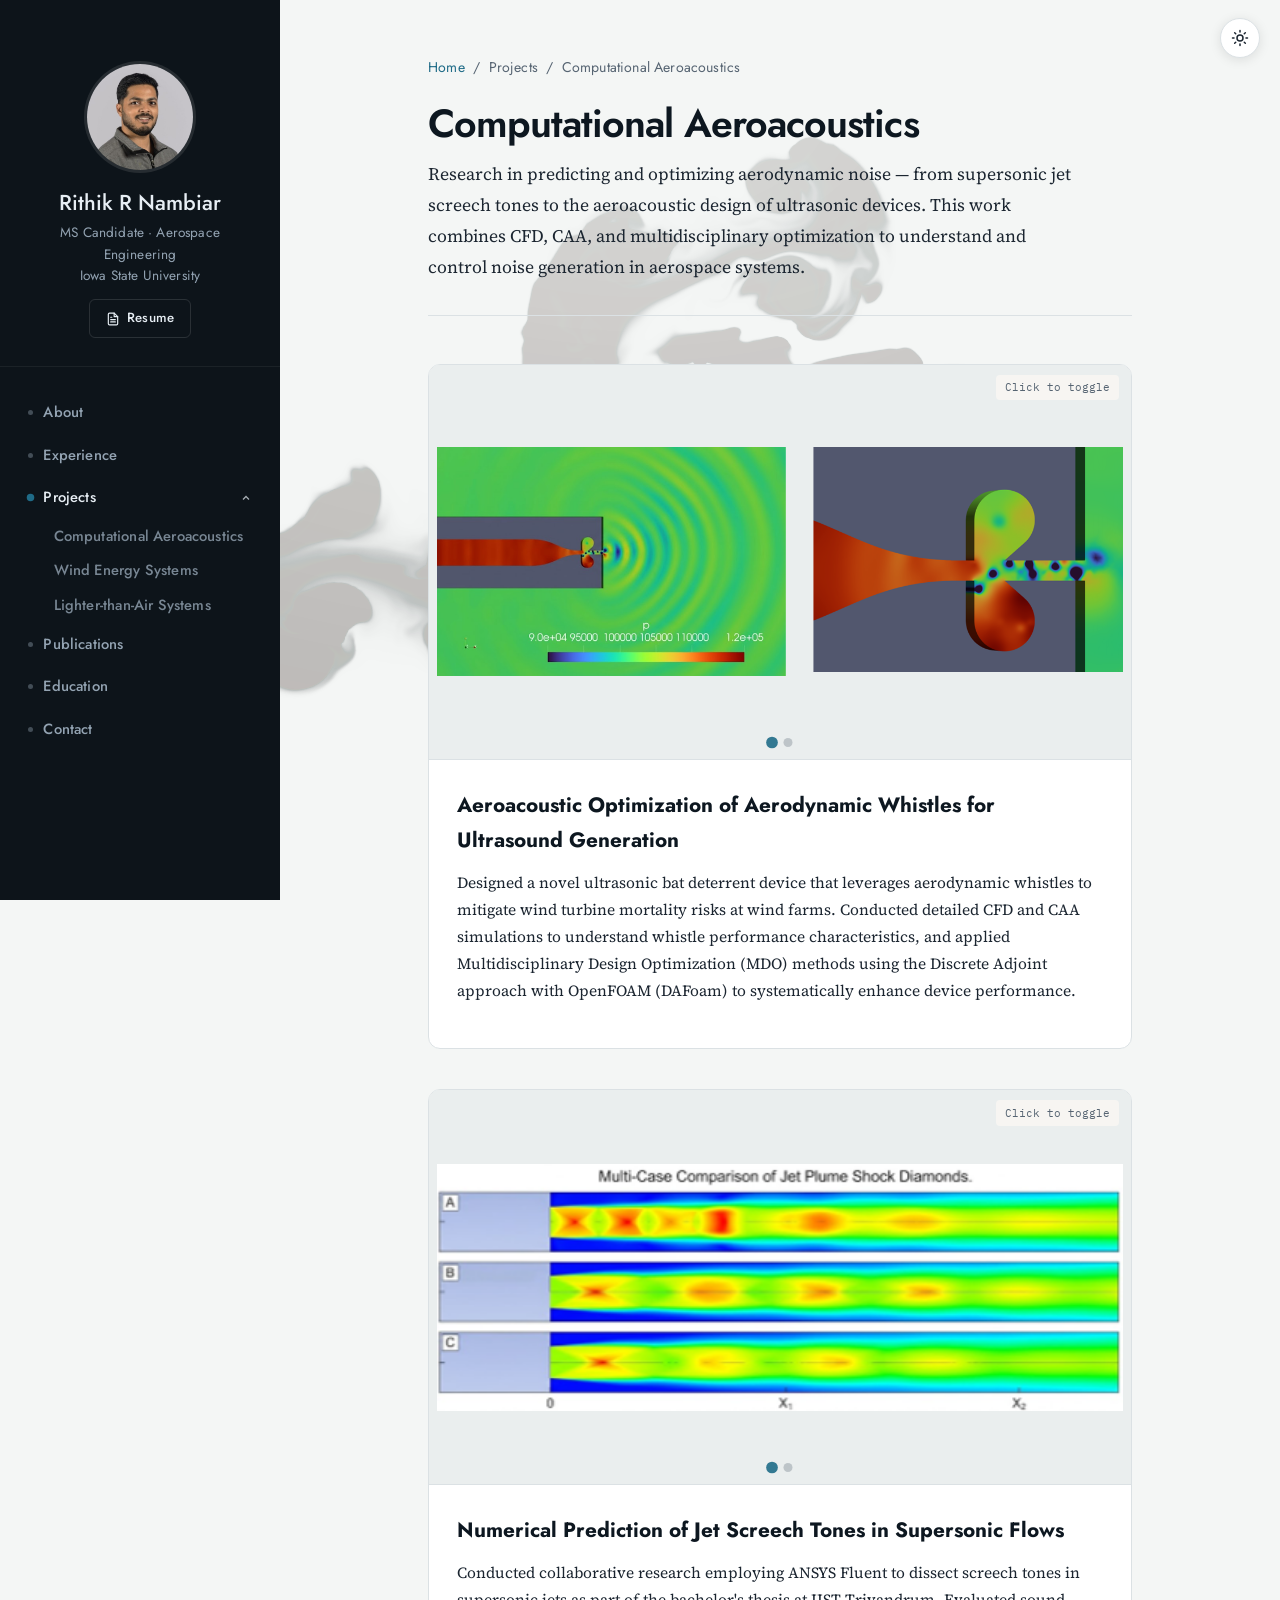
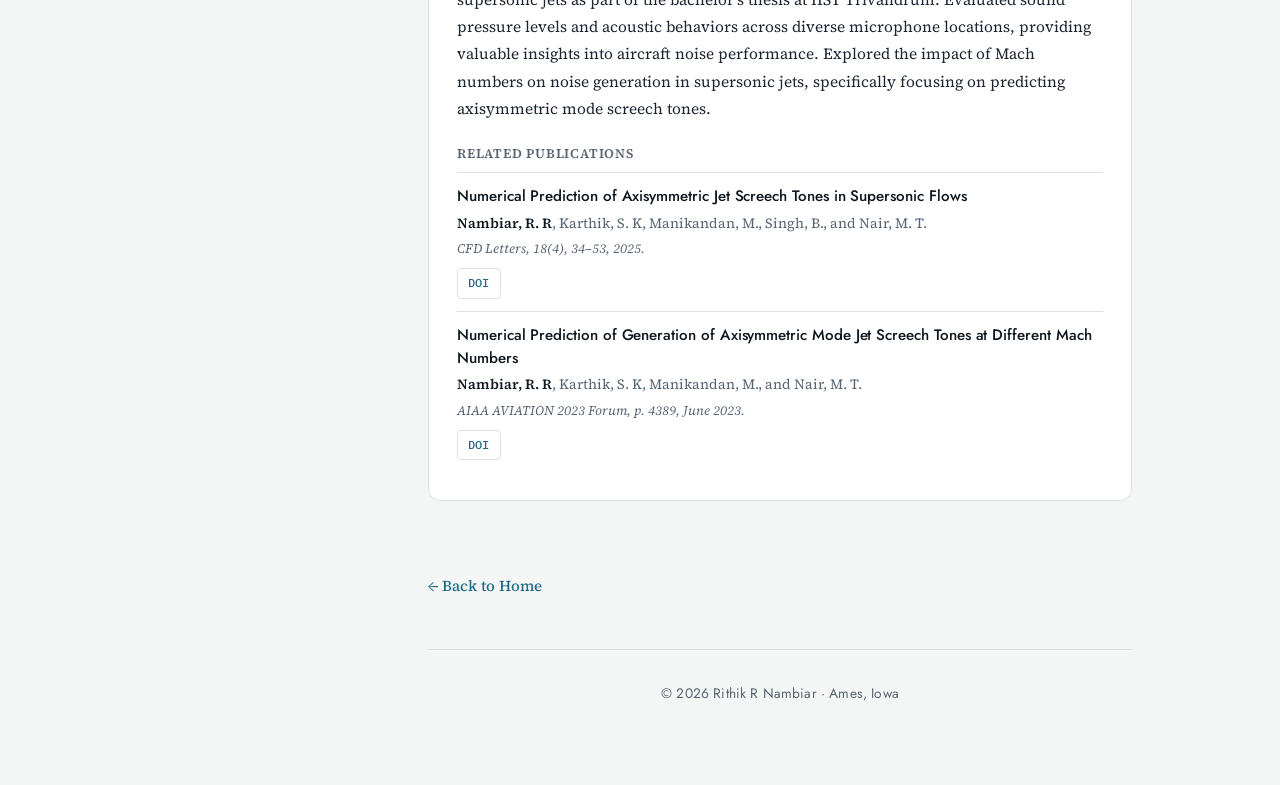
==== commit 57c09096: "Update font links in computational-aeroacoustics.html" ====
--- a/projects/computational-aeroacoustics.html
+++ b/projects/computational-aeroacoustics.html
@@ -7,7 +7,7 @@
     <meta name="description" content="Research in computational aeroacoustics — jet screech tone prediction and aeroacoustic optimization of ultrasonic devices.">
     <link rel="preconnect" href="https://fonts.googleapis.com">
     <link rel="preconnect" href="https://fonts.gstatic.com" crossorigin>
-    <link href="https://fonts.googleapis.com/css2?family=Archivo:wght@500;600;700&family=IBM+Plex+Mono:wght@400;500&family=Source+Serif+4:opsz,wght@8..60,400;8..60,600&display=swap" rel="stylesheet">
+    <link href="https://fonts.googleapis.com/css2?family=Jost:wght@300;400;500;600&family=IBM+Plex+Mono:wght@400;500&family=Source+Serif+4:opsz,wght@8..60,400;8..60,600&display=swap" rel="stylesheet">
     <link rel="stylesheet" href="../assets/css/style.css">
     <script>
     (function(){try{var t=localStorage.getItem('theme')||(matchMedia('(prefers-color-scheme: dark)').matches?'dark':'light');if(t==='dark')document.documentElement.setAttribute('data-theme','dark');}catch(e){}})();
--- a/assets/css/style.css
+++ b/assets/css/style.css
@@ -15,10 +15,13 @@
     --card-bg: #FFFFFF;
     --tag-bg: #E8EDEF;
     --link: #1F6B87;
-    /* Three roles, three faces. --serif is the display face (a grotesque, not a
-       serif — the variable name is kept so no existing rule has to change),
-       --sans is the reading face, --mono carries dates and instrument labels. */
-    --serif: 'Archivo', 'Helvetica Neue', Arial, sans-serif;
+    /* Three roles, three faces. --serif is the display face (a geometric sans,
+       not a serif — the variable name is kept so no existing rule has to
+       change), --sans is the reading face, --mono carries dates and labels.
+       Jost is a Futura-lineage geometric: the same 1920s-30s family tree as
+       Dwiggins' Metro. To move to the real thing, see FONT SWAP at the bottom
+       of this file. */
+    --serif: 'Jost', 'Futura', 'Century Gothic', sans-serif;
     --sans: 'Source Serif 4', Georgia, 'Times New Roman', serif;
     --mono: 'IBM Plex Mono', ui-monospace, SFMono-Regular, Menlo, monospace;
 }
@@ -1286,8 +1289,8 @@
     height: 100%;
     z-index: 0;
     pointer-events: none;
-    -webkit-mask-image: radial-gradient(120% 100% at 50% 12%, rgba(0,0,0,0.58) 0%, rgba(0,0,0,0.84) 42%, #000 100%);
-            mask-image: radial-gradient(120% 100% at 50% 12%, rgba(0,0,0,0.58) 0%, rgba(0,0,0,0.84) 42%, #000 100%);
+    -webkit-mask-image: radial-gradient(120% 100% at 50% 12%, rgba(0,0,0,0.40) 0%, rgba(0,0,0,0.70) 42%, #000 100%);
+            mask-image: radial-gradient(120% 100% at 50% 12%, rgba(0,0,0,0.40) 0%, rgba(0,0,0,0.70) 42%, #000 100%);
 }
 .main { position: relative; z-index: 1; }
 
@@ -1310,7 +1313,7 @@
 @media (prefers-reduced-motion: reduce) { .fluid-tag { display: none; } }
 
 /* ════════ HERO TYPEWRITER ════════ */
-/* Terminal-style rotating subtitle. Pairs with the JetBrains Mono you already load.
+/* Terminal-style rotating subtitle. Pairs with the IBM Plex Mono loaded in the head.
    Bigger + higher-contrast than the old subtitle, readable in both themes.
    Line content and timing live in the JS block in index.html. */
 .hero-subtitle {
@@ -1349,55 +1352,55 @@
 }
 :root[data-theme="dark"] .skill-tag:hover { background: rgba(217, 113, 60, 0.13); }
 
-/* ════════ TYPE SCALE v2 (append-only — must stay last) ════════ */
-/* Everything moves up about one step. Body copy goes 17 -> 18.5px, headings get
-   a wider clamp range so big screens actually use their width, and the mobile
-   floor is raised so nothing lands under 16px on a phone. */
-
-body { font-size: 18.5px; line-height: 1.72; }
-
-.hero h1          { font-size: clamp(2.5rem, 1.7rem + 3.6vw, 4rem); line-height: 1.06; }
-.hero-subtitle    { font-size: clamp(1.1rem, 1rem + 0.7vw, 1.45rem); }
+/* ════════ TYPE SCALE v3 (append-only) ════════ */
+/* Dialled back roughly 8% from v2 across the board. Jost runs slightly wider
+   and lighter than a grotesque at the same nominal size, so the smaller
+   numbers still read comfortably. */
+
+body { font-size: 17.25px; line-height: 1.7; }
+
+.hero h1          { font-size: clamp(2.15rem, 1.55rem + 2.7vw, 3.3rem); line-height: 1.08; }
+.hero-subtitle    { font-size: clamp(1rem, 0.94rem + 0.45vw, 1.2rem); }
 .hero-about,
-.project-hero p   { font-size: clamp(1.08rem, 1.02rem + 0.35vw, 1.22rem); line-height: 1.78; }
-.section-title    { font-size: clamp(1.85rem, 1.45rem + 1.5vw, 2.5rem); }
-.project-hero h1  { font-size: clamp(2.1rem, 1.6rem + 2vw, 2.9rem); }
+.project-hero p   { font-size: clamp(1rem, 0.97rem + 0.22vw, 1.1rem); line-height: 1.76; }
+.section-title    { font-size: clamp(1.6rem, 1.35rem + 1vw, 2rem); }
+.project-hero h1  { font-size: clamp(1.85rem, 1.45rem + 1.6vw, 2.45rem); }
 
 .news-text,
 .exp-bullets li,
 .edu-note,
-.fn-caption-text  { font-size: clamp(1rem, 0.96rem + 0.25vw, 1.1rem); }
+.fn-caption-text  { font-size: clamp(0.95rem, 0.93rem + 0.14vw, 1.02rem); }
 .exp-role,
 .edu-school,
 .pub-title,
 .thesis-title,
-.award-title      { font-size: clamp(1.05rem, 1rem + 0.3vw, 1.18rem); }
+.award-title      { font-size: clamp(1rem, 0.97rem + 0.18vw, 1.08rem); }
 .exp-org,
 .edu-degree,
 .pub-authors,
 .pub-venue,
 .thesis-meta,
-.award-org        { font-size: clamp(0.95rem, 0.92rem + 0.2vw, 1.04rem); }
+.award-org        { font-size: clamp(0.9rem, 0.88rem + 0.12vw, 0.96rem); }
 .news-date,
 .exp-date,
 .edu-date,
-.award-date       { font-size: clamp(0.86rem, 0.84rem + 0.15vw, 0.95rem); }
-.skill-tag        { font-size: clamp(0.95rem, 0.92rem + 0.2vw, 1.04rem); padding: 0.38rem 0.85rem; }
-.skill-group h4   { font-size: 1.02rem; }
-
-.sidebar-name     { font-size: clamp(1.3rem, 1.2rem + 0.4vw, 1.5rem); }
-.sidebar-title    { font-size: 0.92rem; }
-.sidebar-nav a    { font-size: 0.98rem; }
-.sidebar-resume   { font-size: 0.88rem; }
-.footer           { font-size: 0.92rem; }
+.award-date       { font-size: clamp(0.8rem, 0.79rem + 0.09vw, 0.86rem); letter-spacing: 0.01em; }
+.skill-tag        { font-size: clamp(0.88rem, 0.86rem + 0.12vw, 0.95rem); padding: 0.32rem 0.78rem; }
+.skill-group h4   { font-size: 0.95rem; letter-spacing: 0.02em; }
+
+.sidebar-name     { font-size: clamp(1.2rem, 1.14rem + 0.28vw, 1.35rem); }
+.sidebar-title    { font-size: 0.85rem; }
+.sidebar-nav a    { font-size: 0.92rem; }
+.sidebar-resume   { font-size: 0.83rem; }
+.footer           { font-size: 0.86rem; }
 
 @media (max-width: 860px) {
-    body { font-size: 17.5px; }
-    .content { padding: 82px 1.35rem 3.5rem; }
-    .hero h1 { font-size: clamp(2.15rem, 1.5rem + 4.5vw, 2.9rem); }
-    .section-title { font-size: clamp(1.7rem, 1.3rem + 2.6vw, 2.1rem); }
-    .sidebar-name { font-size: 1.35rem; }
-    .news-date, .exp-date, .edu-date, .award-date { font-size: 0.9rem; }
+    body { font-size: 16.5px; }
+    .content { padding: 80px 1.3rem 3.25rem; }
+    .hero h1 { font-size: clamp(1.95rem, 1.4rem + 3.6vw, 2.5rem); }
+    .section-title { font-size: clamp(1.5rem, 1.2rem + 2vw, 1.85rem); }
+    .sidebar-name { font-size: 1.25rem; }
+    .news-date, .exp-date, .edu-date, .award-date { font-size: 0.83rem; }
 }
 
 /* ════════ RESEARCH PROJECT CARDS ════════ */
@@ -1425,18 +1428,18 @@
 }
 :root[data-theme="dark"] .work-card:hover { box-shadow: 0 12px 32px rgba(0, 0, 0, 0.38); }
 .work-tools {
-    font-size: 0.76rem;
+    font-size: 0.72rem;
     letter-spacing: 0.03em;
     color: var(--text-muted);
     line-height: 1.5;
 }
-.work-card h3 { font-size: 1.18rem; line-height: 1.3; color: var(--heading); }
-.work-card p { font-size: 0.98rem; line-height: 1.65; color: var(--text-muted); flex: 1; }
+.work-card h3 { font-size: 1.08rem; line-height: 1.3; color: var(--heading); }
+.work-card p { font-size: 0.93rem; line-height: 1.65; color: var(--text-muted); flex: 1; }
 .work-go {
     display: inline-flex;
     align-items: center;
     gap: 0.4rem;
-    font-size: 0.86rem;
+    font-size: 0.82rem;
     font-weight: 600;
     color: var(--accent);
     transition: gap 0.2s ease;
@@ -1446,17 +1449,19 @@
 @media (max-width: 600px) { .work-grid { grid-template-columns: 1fr; } }
 
 /* ════════ TYPOGRAPHY ROLES (append-only — must stay last) ════════ */
-/* Archivo carries every heading and every piece of UI chrome; Source Serif 4
-   carries anything that gets read in sentences; IBM Plex Mono carries dates,
-   tool lists and instrument labels. Weights are explicit because only 500/600/700
-   are loaded — leaving them at the browser default would synthesise a fake face. */
+/* Jost carries every heading and all UI chrome; Source Serif 4 carries anything
+   read in sentences; IBM Plex Mono carries dates, tool lists and labels.
+   Weights are explicit — only 300/400/500/600 are loaded, so leaving them at a
+   browser default risks a synthesised face. Geometric sans needs looser
+   tracking at small sizes and tighter tracking at display sizes; that split is
+   why the numbers below differ per role. */
 
 .hero h1,
-.project-hero h1 { font-family: var(--serif); font-weight: 700; letter-spacing: -0.03em; }
-
-.section-title   { font-family: var(--serif); font-weight: 700; letter-spacing: -0.022em; }
-
-.sidebar-name    { font-family: var(--serif); font-weight: 600; letter-spacing: -0.012em; }
+.project-hero h1 { font-family: var(--serif); font-weight: 600; letter-spacing: -0.025em; }
+
+.section-title   { font-family: var(--serif); font-weight: 500; letter-spacing: -0.012em; }
+
+.sidebar-name    { font-family: var(--serif); font-weight: 500; letter-spacing: 0.002em; }
 
 .exp-role,
 .edu-school,
@@ -1464,7 +1469,7 @@
 .thesis-title,
 .award-title,
 .skill-group h4,
-.work-card h3    { font-family: var(--serif); font-weight: 600; letter-spacing: -0.012em; }
+.work-card h3    { font-family: var(--serif); font-weight: 500; letter-spacing: -0.004em; }
 
 .sidebar-title,
 .sidebar-nav a,
@@ -1478,7 +1483,12 @@
 .thesis-degree,
 .breadcrumb,
 .work-go,
-.footer          { font-family: var(--serif); font-weight: 500; }
+.footer          { font-family: var(--serif); font-weight: 400; letter-spacing: 0.012em; }
+
+.sidebar-nav a,
+.sidebar-resume,
+.contact-label,
+.work-go         { font-weight: 500; }
 
 .news-date,
 .exp-date,
@@ -1486,3 +1496,38 @@
 .award-date,
 .fn-caption-meta,
 .work-tools      { font-family: var(--mono); }
+
+/* ════════ FONT SWAP ════════ */
+/* Jost stands in for a licensed face. Both of the faces you named are
+   commercial and cannot be served from a free CDN:
+     · Metromedium #2 — Linotype/Monotype. The modern cut is Metro Nova
+       (Toshi Omagari, 2012), 7 weights + 6 condensed. Buy a WEBFONT licence,
+       not desktop.
+     · Gulams Condensed — Luminatype Studio, ~$9/style on MyFonts. The
+       "free download" copies floating around are personal-use only; a public
+       portfolio is commercial use.
+   Once you own a webfont kit, drop the files in assets/fonts/, uncomment the
+   block below, and change --serif to match. Nothing else has to move. */
+
+/*
+@font-face {
+    font-family: 'Metro Nova';
+    src: url('../fonts/metronova-medium.woff2') format('woff2');
+    font-weight: 500;
+    font-style: normal;
+    font-display: swap;
+}
+@font-face {
+    font-family: 'Metro Nova';
+    src: url('../fonts/metronova-semibold.woff2') format('woff2');
+    font-weight: 600;
+    font-style: normal;
+    font-display: swap;
+}
+:root { --serif: 'Metro Nova', 'Jost', sans-serif; }
+*/
+
+/* Prefer the condensed direction instead? This one line gets you there with a
+   free face in the same spirit as Gulams Condensed — delete it to go back:
+   :root { --serif: 'Archivo Narrow', 'Jost', sans-serif; }
+   ...and add &family=Archivo+Narrow:wght@500;600;700 to the font link. */
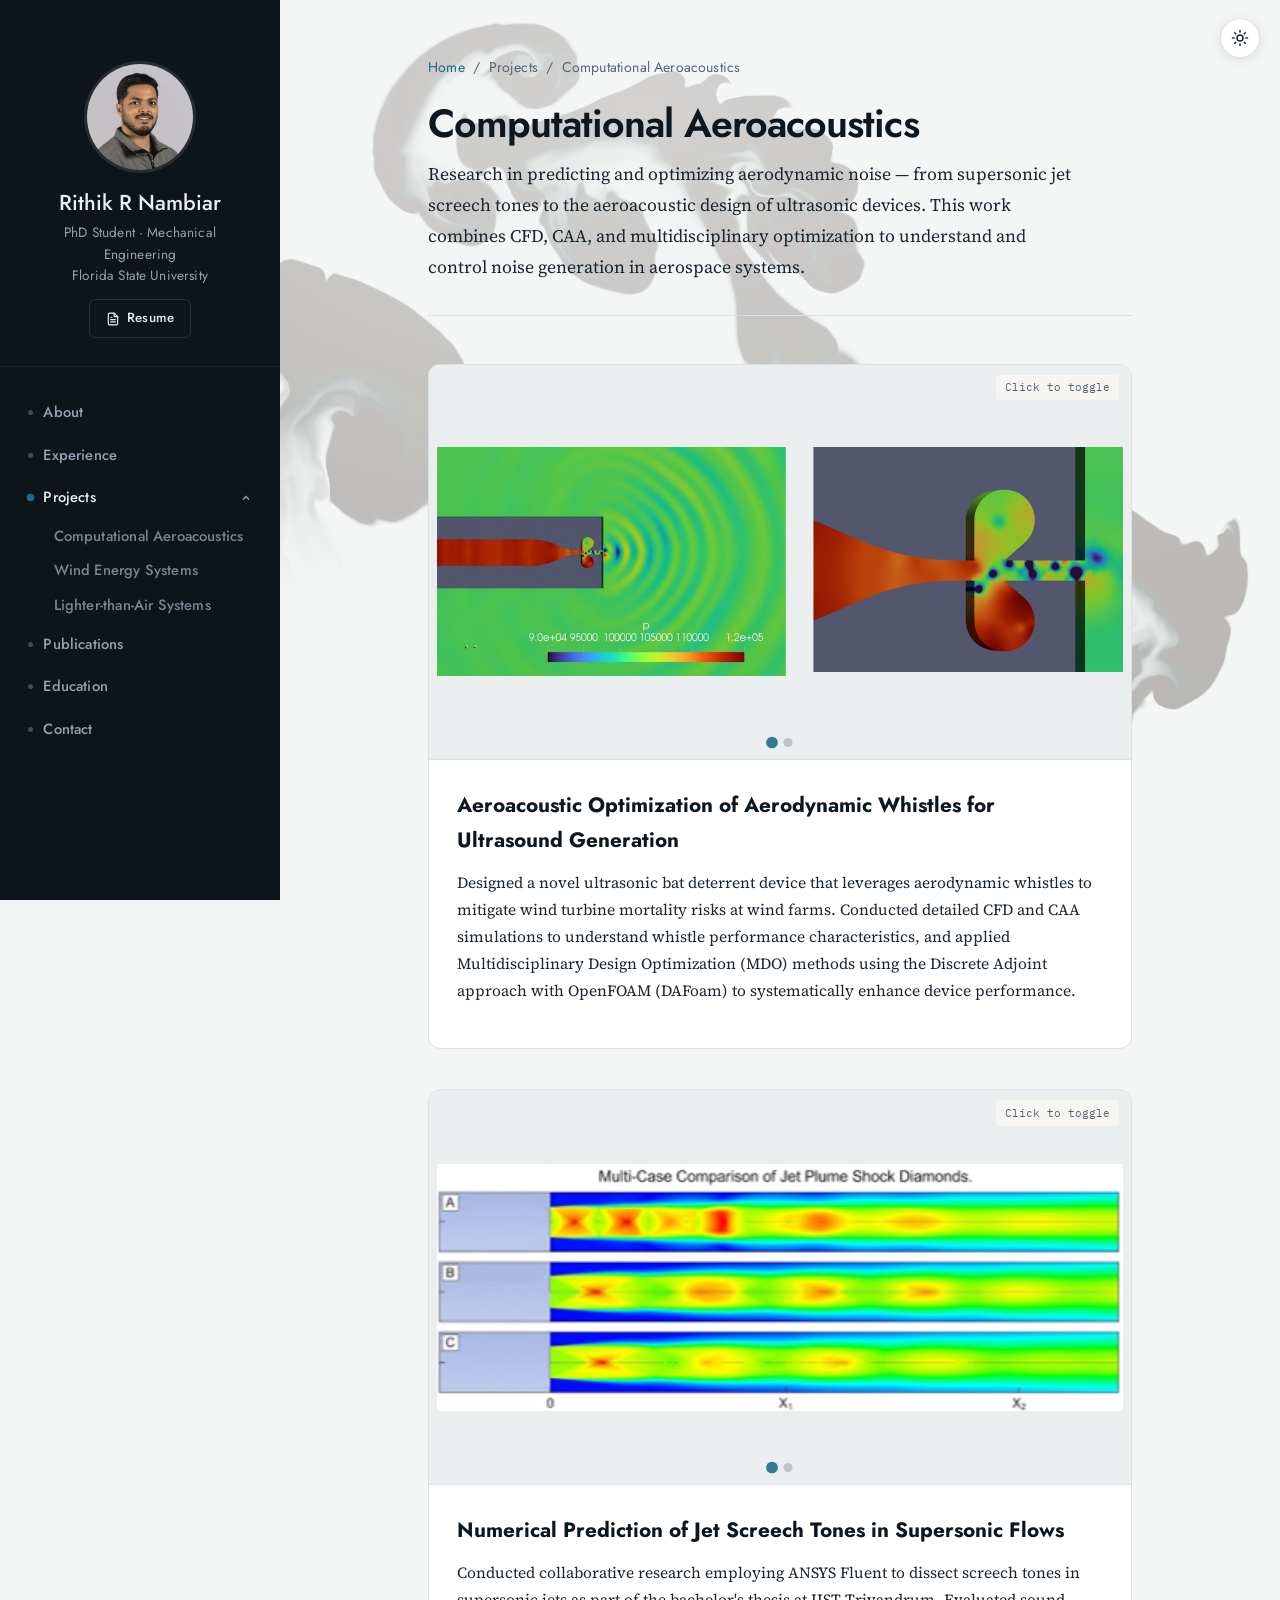
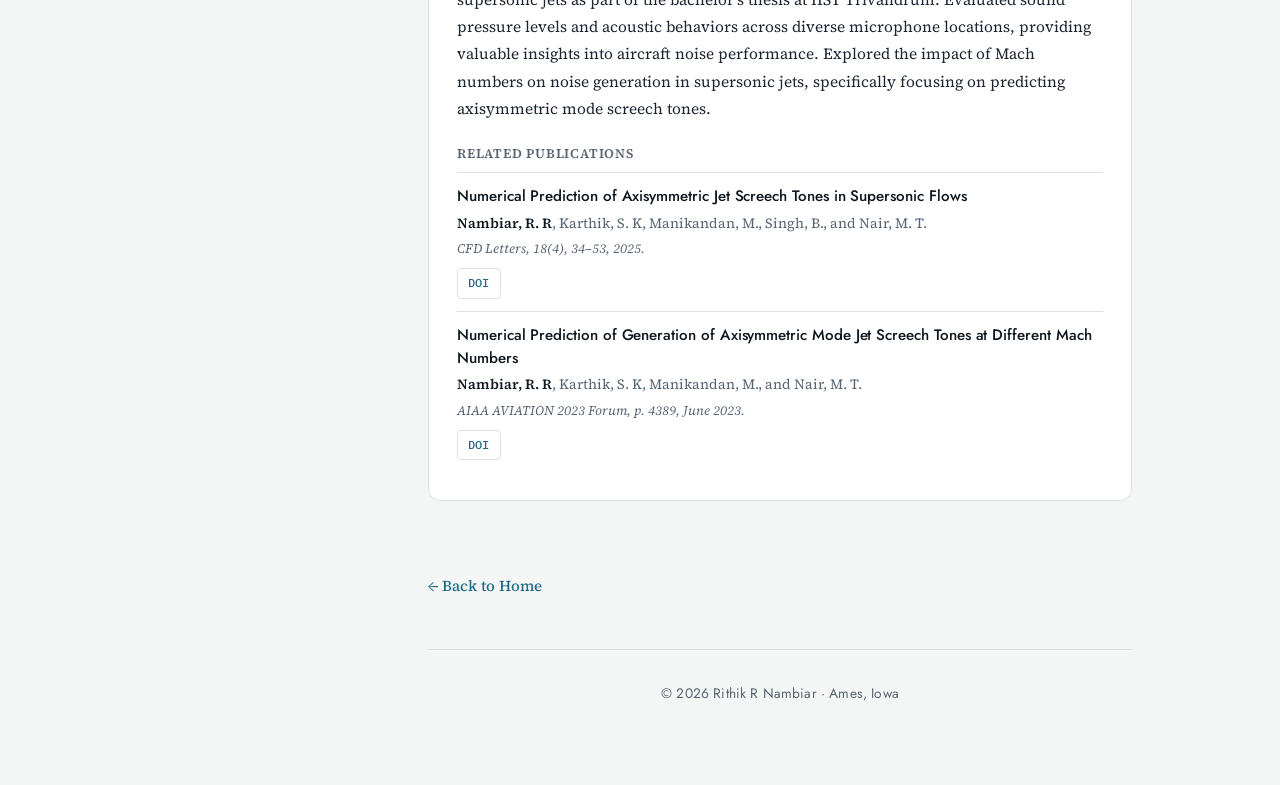
==== commit bdb9fa40: "Update sidebar with new academic information" ====
--- a/projects/computational-aeroacoustics.html
+++ b/projects/computational-aeroacoustics.html
@@ -34,8 +34,8 @@
     <div class="sidebar-header">
         <img src="../assets/img/profile.png" alt="Rithik R Nambiar" class="sidebar-photo" width="96" height="96">
         <div class="sidebar-name">Rithik R Nambiar</div>
-        <div class="sidebar-title">MS Candidate · Aerospace Engineering<br>Iowa State University</div>
-        <a href="../assets/pdf/Rithikresume_Jun2026.pdf" target="_blank" rel="noopener" class="sidebar-resume">
+        <div class="sidebar-title">PhD Student · Mechanical Engineering<br>Florida State University</div>
+        <a href="../assets/pdf/Rithikresume_Aug2026.pdf" target="_blank" rel="noopener" class="sidebar-resume">
             <svg viewBox="0 0 24 24" fill="none" stroke="currentColor" stroke-width="2" stroke-linecap="round" stroke-linejoin="round"><path d="M14 2H6a2 2 0 0 0-2 2v16a2 2 0 0 0 2 2h12a2 2 0 0 0 2-2V8z"/><polyline points="14 2 14 8 20 8"/><line x1="16" y1="13" x2="8" y2="13"/><line x1="16" y1="17" x2="8" y2="17"/><polyline points="10 9 9 9 8 9"/></svg>
             Resume
         </a>
--- a/assets/css/style.css
+++ b/assets/css/style.css
@@ -1289,8 +1289,8 @@
     height: 100%;
     z-index: 0;
     pointer-events: none;
-    -webkit-mask-image: radial-gradient(120% 100% at 50% 12%, rgba(0,0,0,0.40) 0%, rgba(0,0,0,0.70) 42%, #000 100%);
-            mask-image: radial-gradient(120% 100% at 50% 12%, rgba(0,0,0,0.40) 0%, rgba(0,0,0,0.70) 42%, #000 100%);
+    -webkit-mask-image: radial-gradient(120% 100% at 50% 12%, rgba(0,0,0,0.50) 0%, rgba(0,0,0,0.78) 42%, #000 100%);
+            mask-image: radial-gradient(120% 100% at 50% 12%, rgba(0,0,0,0.50) 0%, rgba(0,0,0,0.78) 42%, #000 100%);
 }
 .main { position: relative; z-index: 1; }
 
@@ -1304,12 +1304,19 @@
     font-size: 0.68rem;
     letter-spacing: 0.03em;
     color: var(--text-muted);
-    opacity: 0.55;
+    opacity: 0;                     /* hidden until the reader hits the bottom */
+    transform: translateY(6px);
     pointer-events: none;
     user-select: none;
+    transition: opacity 0.4s ease, transform 0.4s ease;
     -webkit-user-select: none;
 }
-@media (max-width: 860px) { .fluid-tag { right: 0.75rem; bottom: 0.6rem; font-size: 0.6rem; opacity: 0.45; } }
+.fluid-tag.is-visible { opacity: 0.55; transform: none; }
+
+@media (max-width: 860px) {
+    .fluid-tag { right: 0.75rem; bottom: 0.6rem; font-size: 0.6rem; }
+    .fluid-tag.is-visible { opacity: 0.45; }
+}
 @media (prefers-reduced-motion: reduce) { .fluid-tag { display: none; } }
 
 /* ════════ HERO TYPEWRITER ════════ */
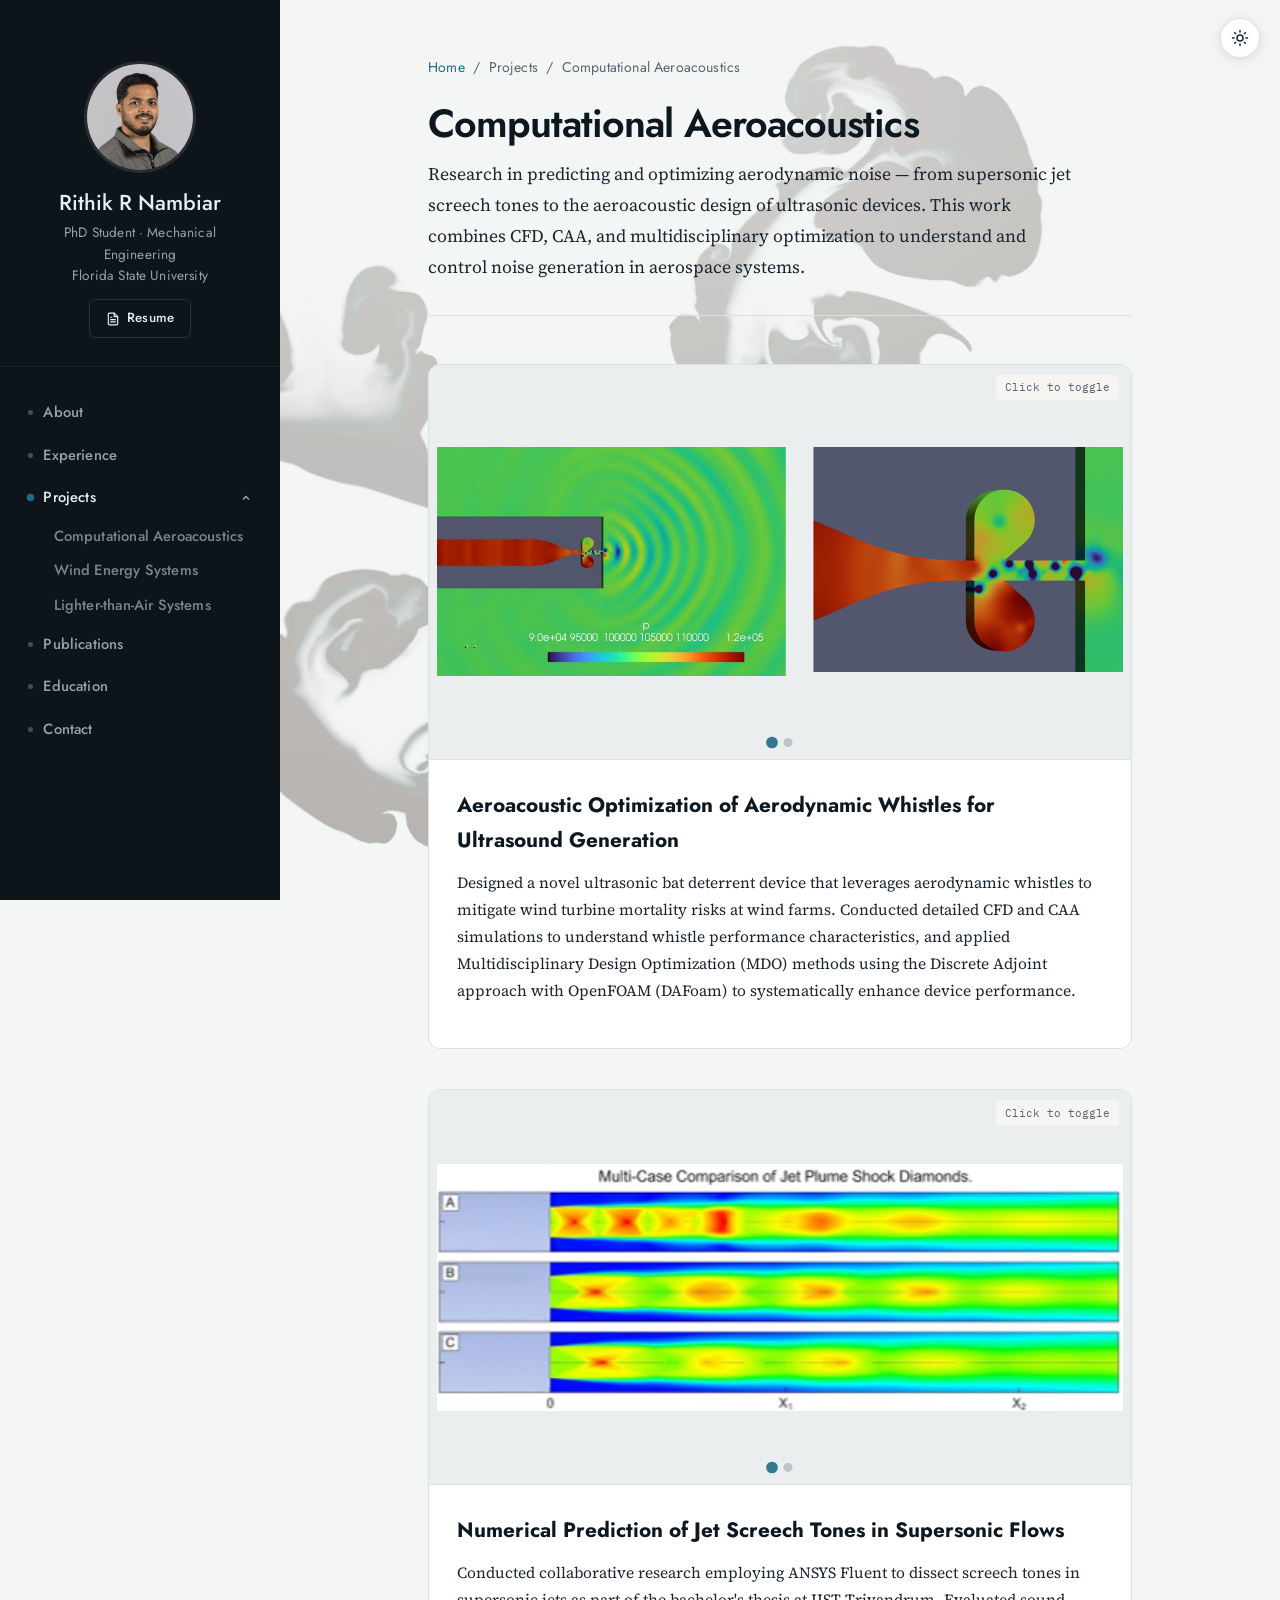
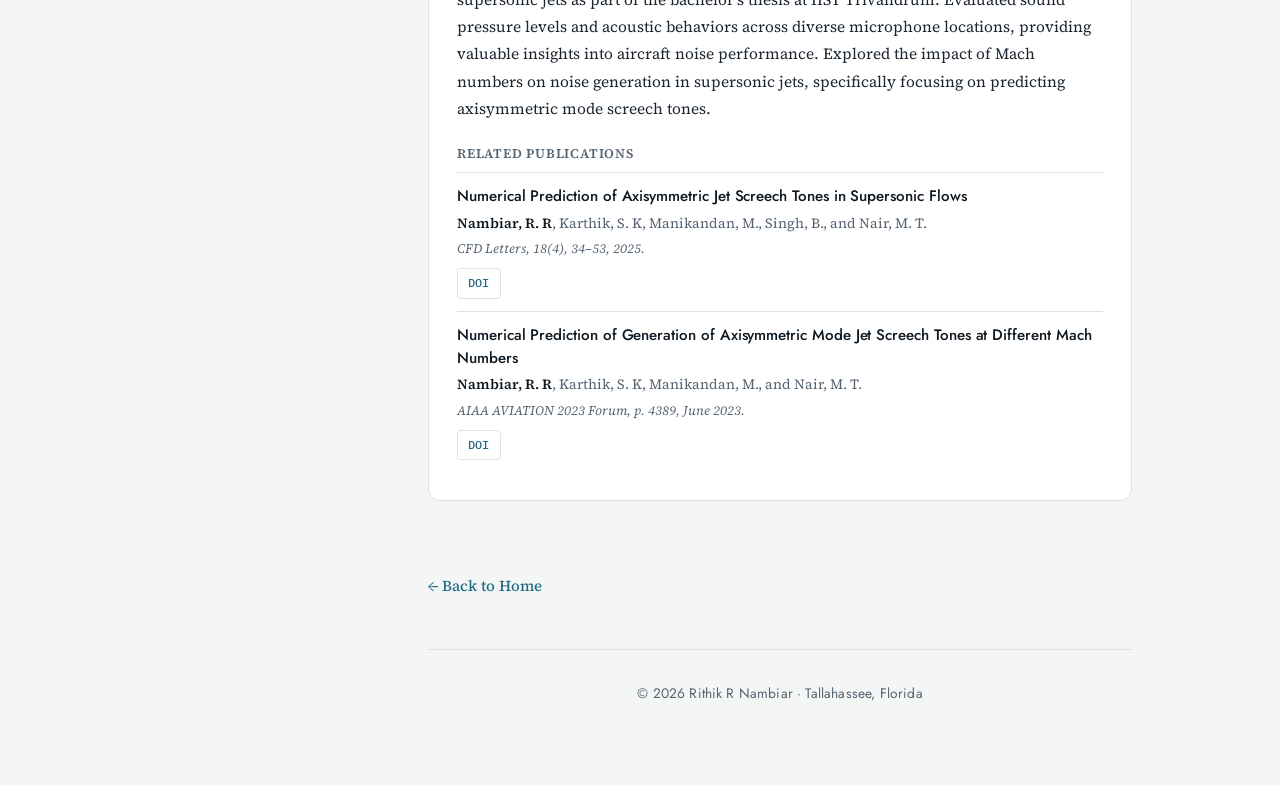
==== commit 1c18fc9e: "Update footer location from Ames to Tallahassee" ====
--- a/projects/computational-aeroacoustics.html
+++ b/projects/computational-aeroacoustics.html
@@ -122,7 +122,7 @@
     </div>
 
     <a href="../index.html" class="back-link">&larr; Back to Home</a>
-    <div class="footer">&copy; 2026 Rithik R Nambiar · Ames, Iowa</div>
+    <div class="footer">&copy; 2026 Rithik R Nambiar · Tallahassee, Florida</div>
 </div>
 </div>
 
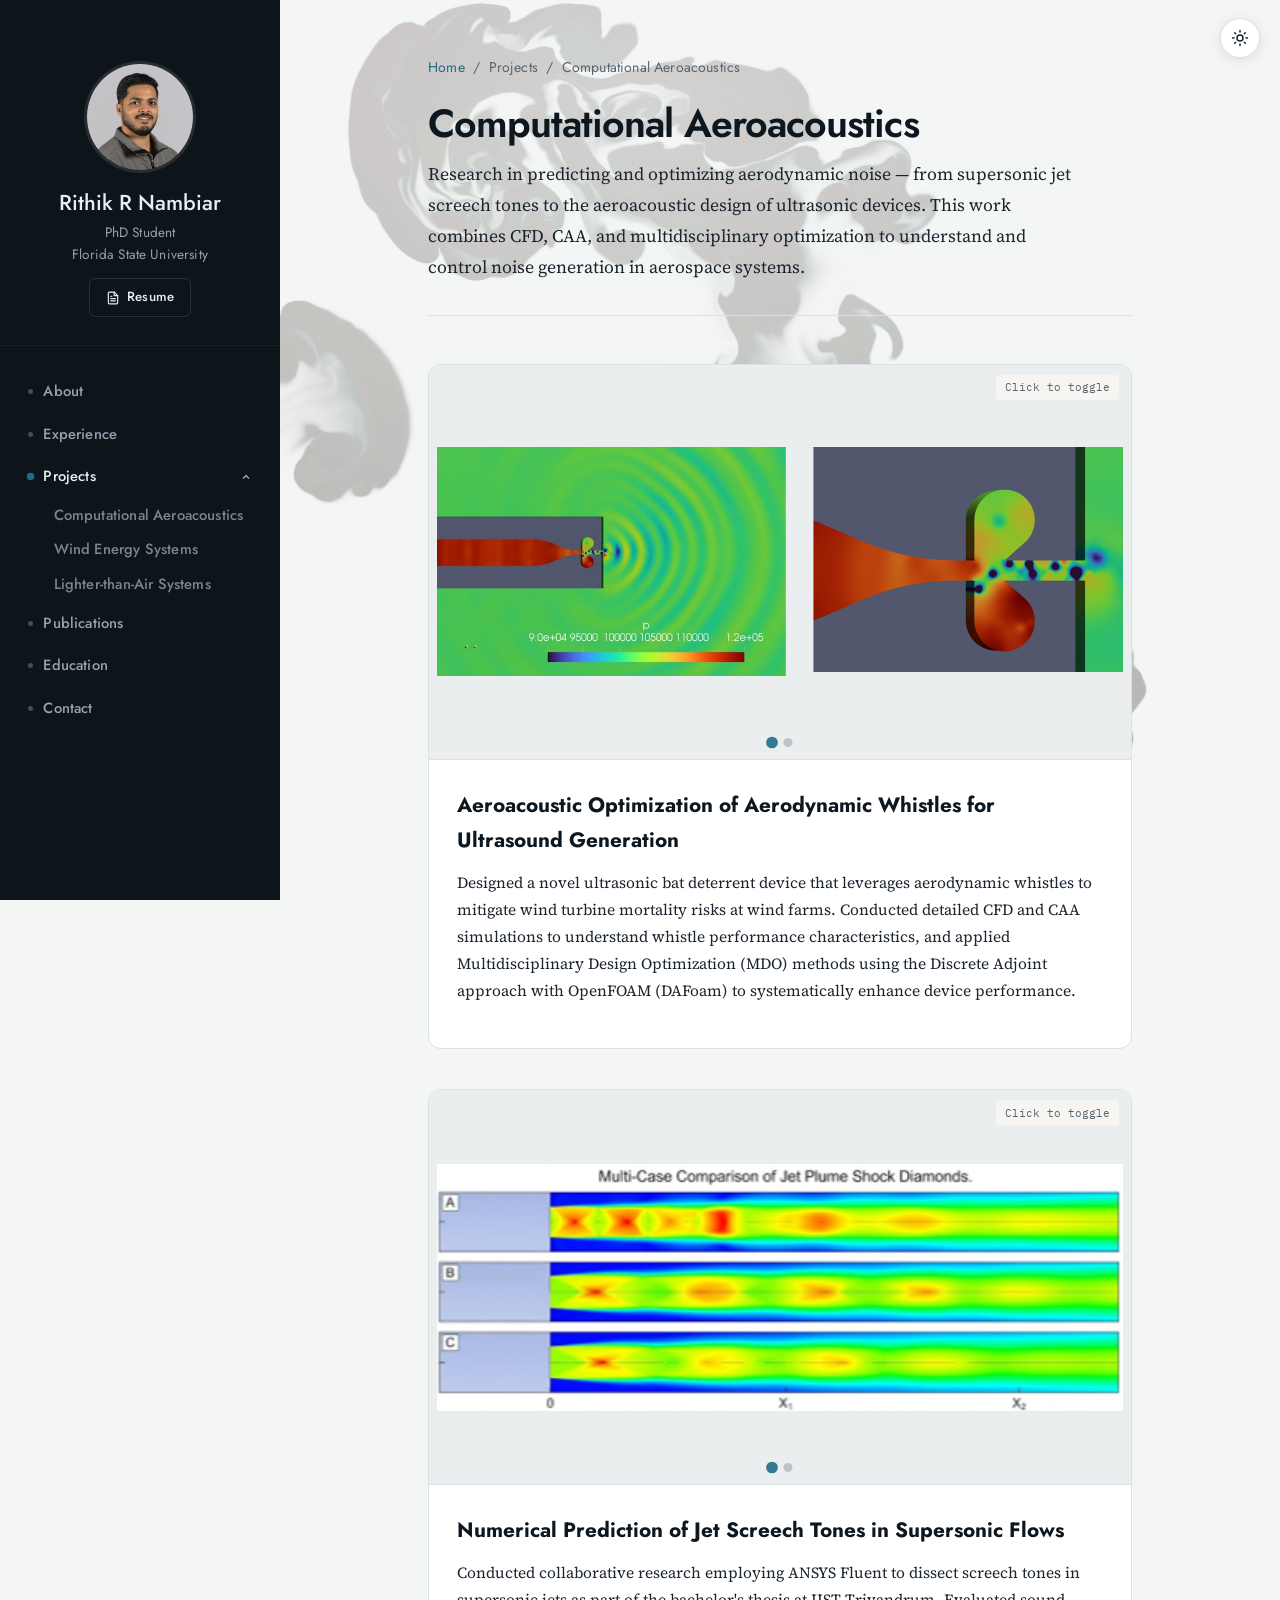
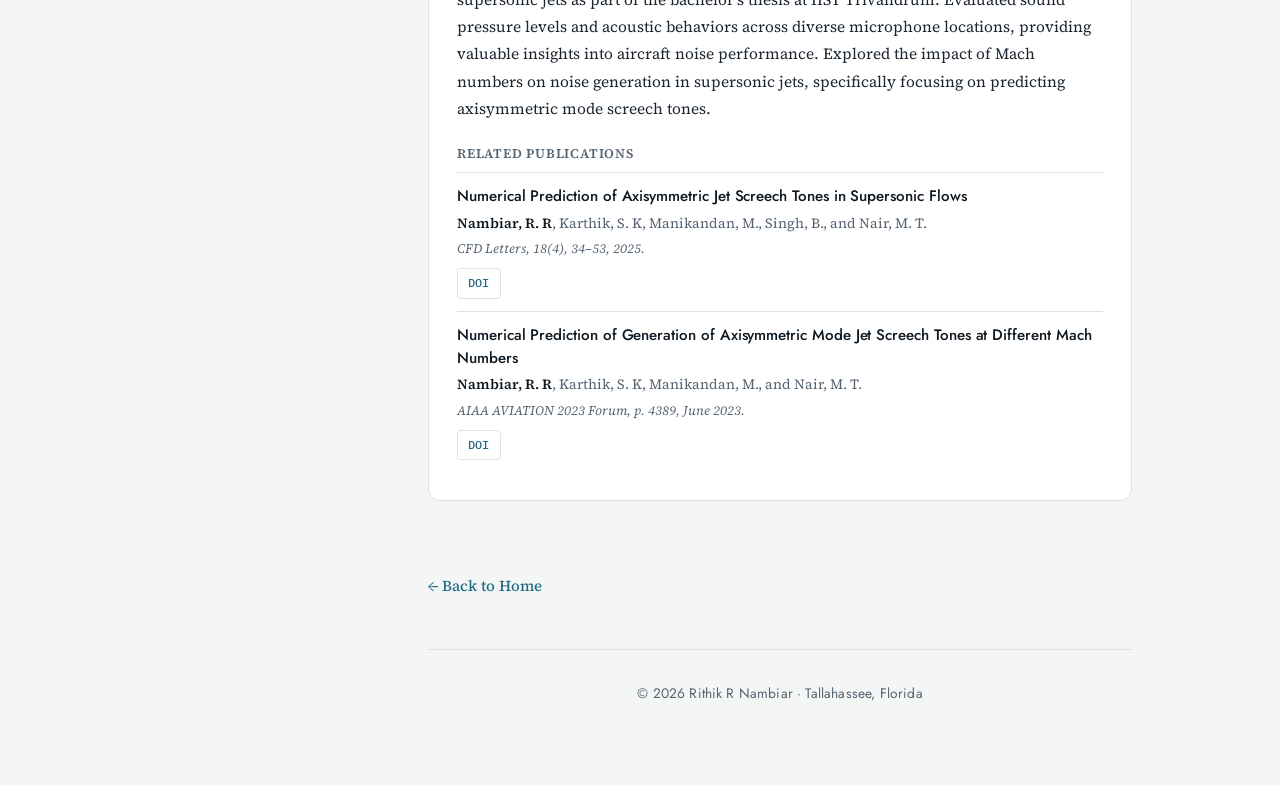
==== commit e0178cde: "Update sidebar title for Rithik R Nambiar Removed the title 'Mechanical Engineering' from the sideba" ====
--- a/projects/computational-aeroacoustics.html
+++ b/projects/computational-aeroacoustics.html
@@ -34,7 +34,7 @@
     <div class="sidebar-header">
         <img src="../assets/img/profile.png" alt="Rithik R Nambiar" class="sidebar-photo" width="96" height="96">
         <div class="sidebar-name">Rithik R Nambiar</div>
-        <div class="sidebar-title">PhD Student · Mechanical Engineering<br>Florida State University</div>
+        <div class="sidebar-title">PhD Student<br>Florida State University</div>
         <a href="../assets/pdf/Rithikresume_Aug2026.pdf" target="_blank" rel="noopener" class="sidebar-resume">
             <svg viewBox="0 0 24 24" fill="none" stroke="currentColor" stroke-width="2" stroke-linecap="round" stroke-linejoin="round"><path d="M14 2H6a2 2 0 0 0-2 2v16a2 2 0 0 0 2 2h12a2 2 0 0 0 2-2V8z"/><polyline points="14 2 14 8 20 8"/><line x1="16" y1="13" x2="8" y2="13"/><line x1="16" y1="17" x2="8" y2="17"/><polyline points="10 9 9 9 8 9"/></svg>
             Resume
